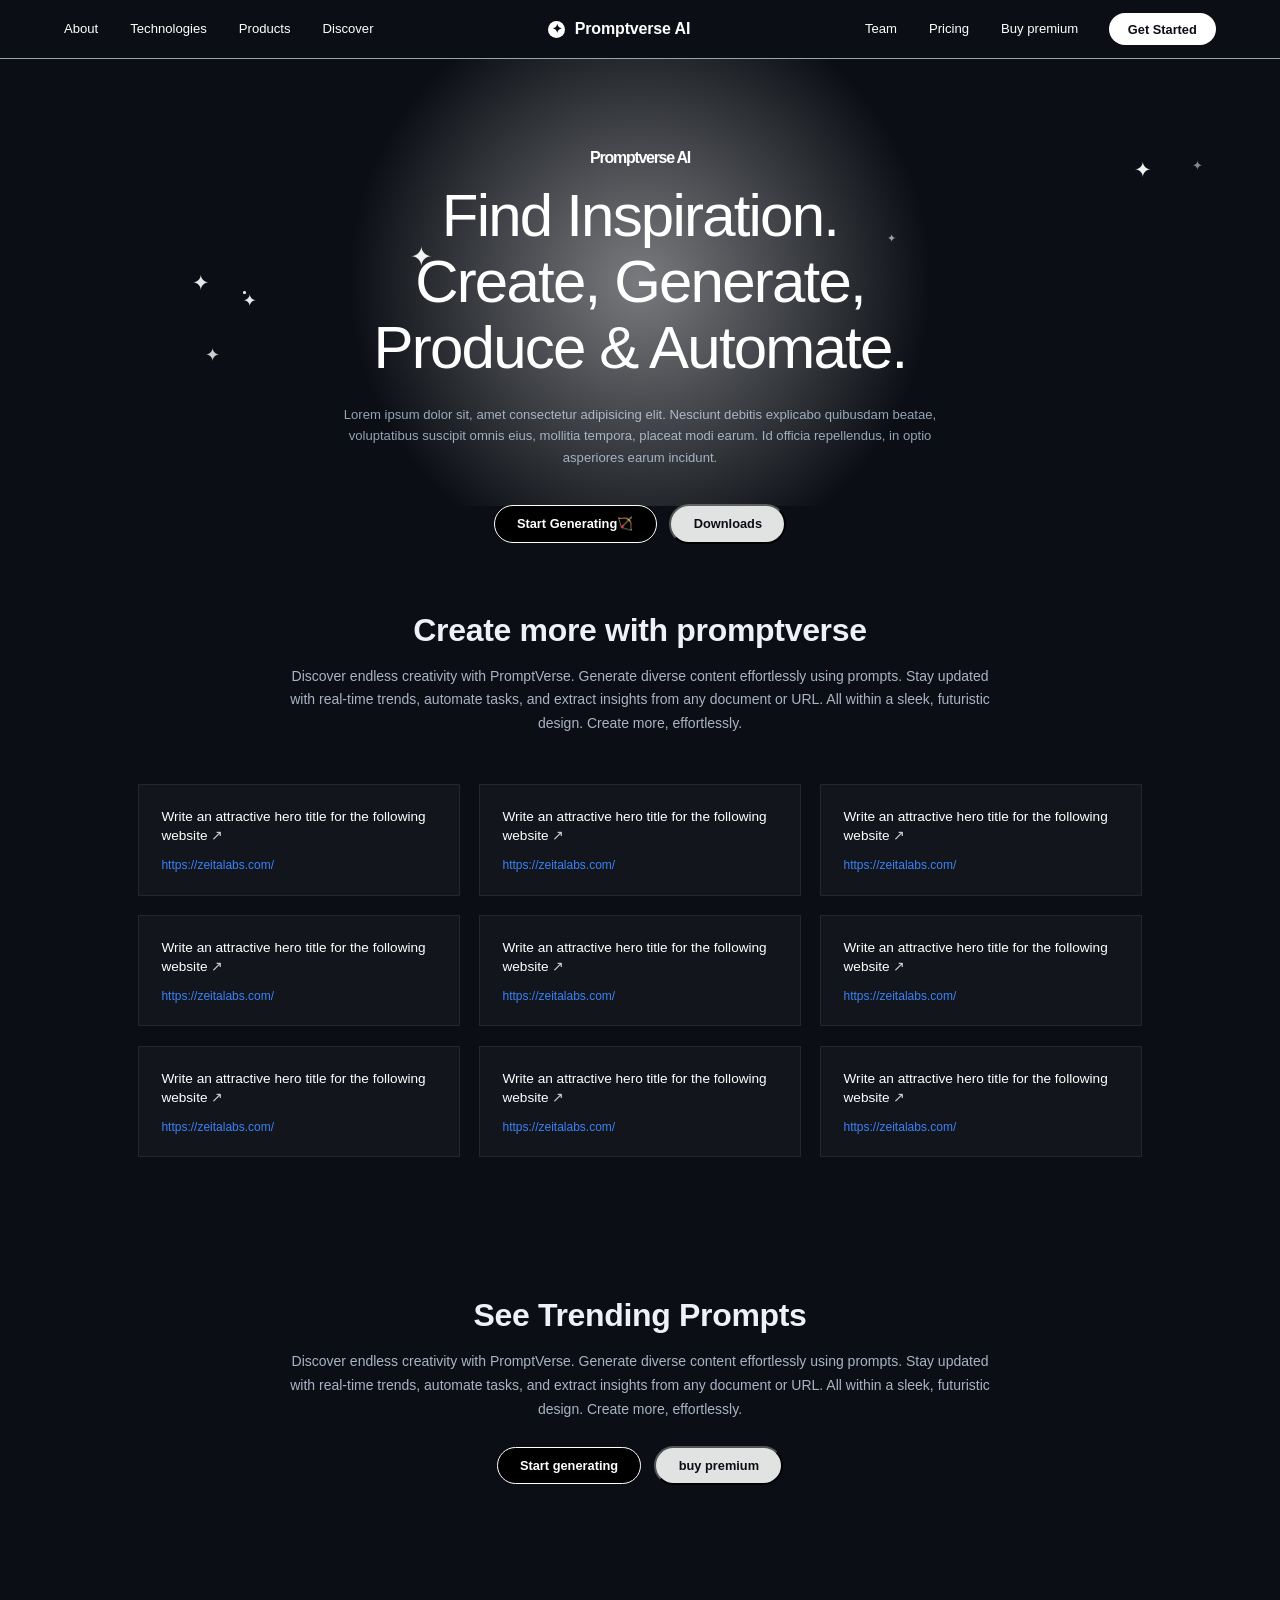
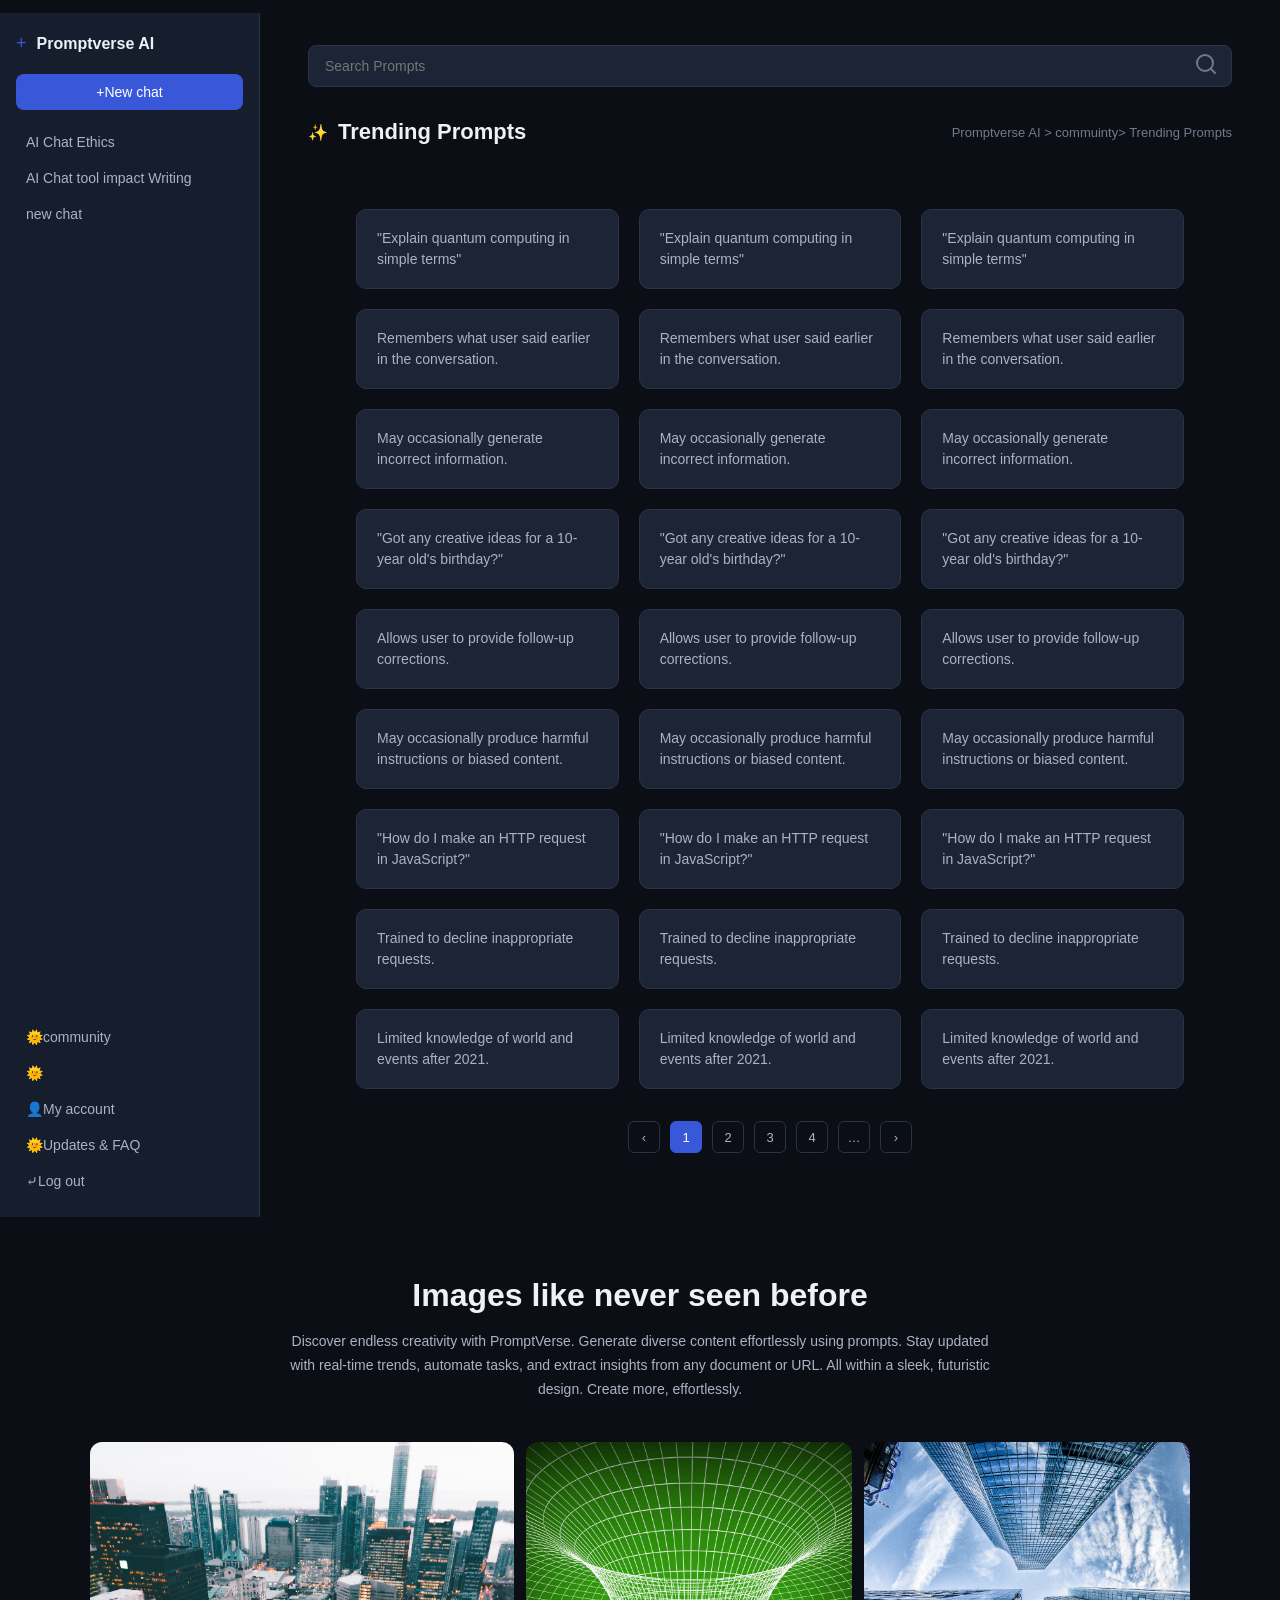
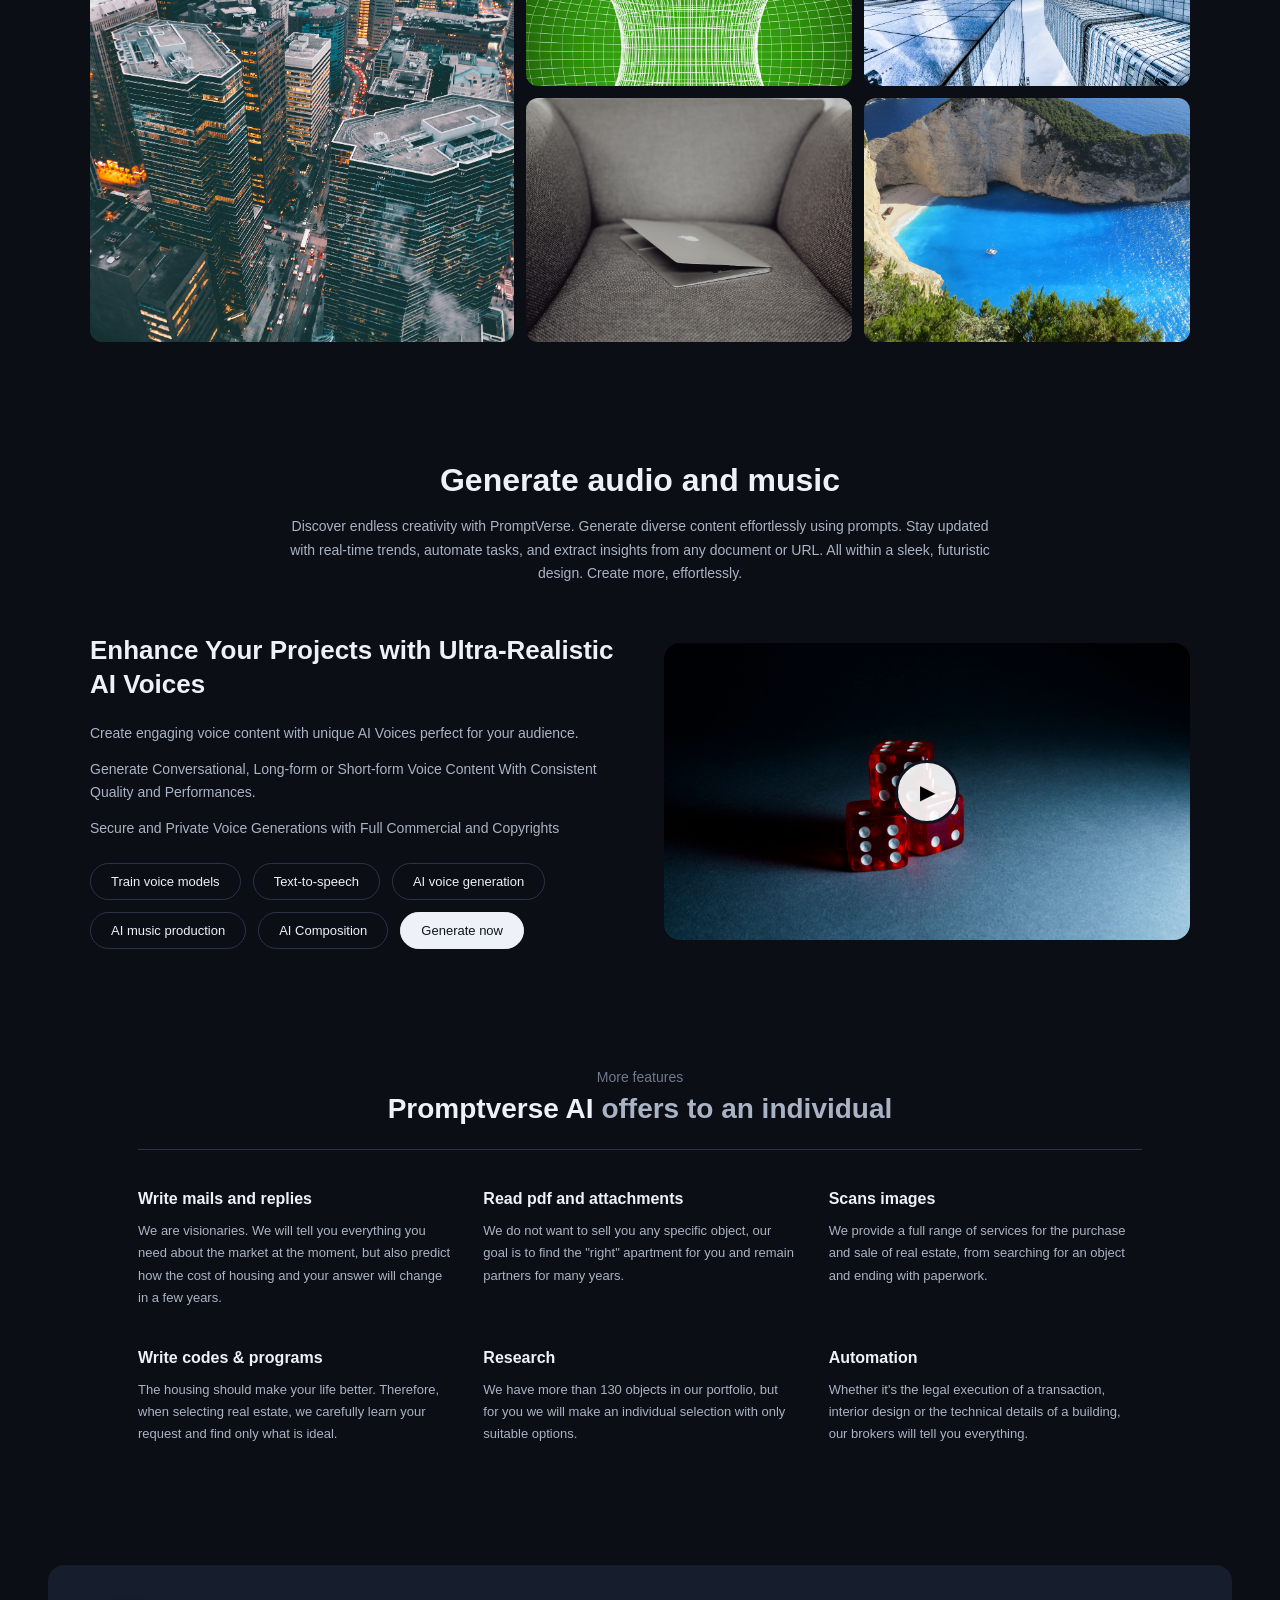
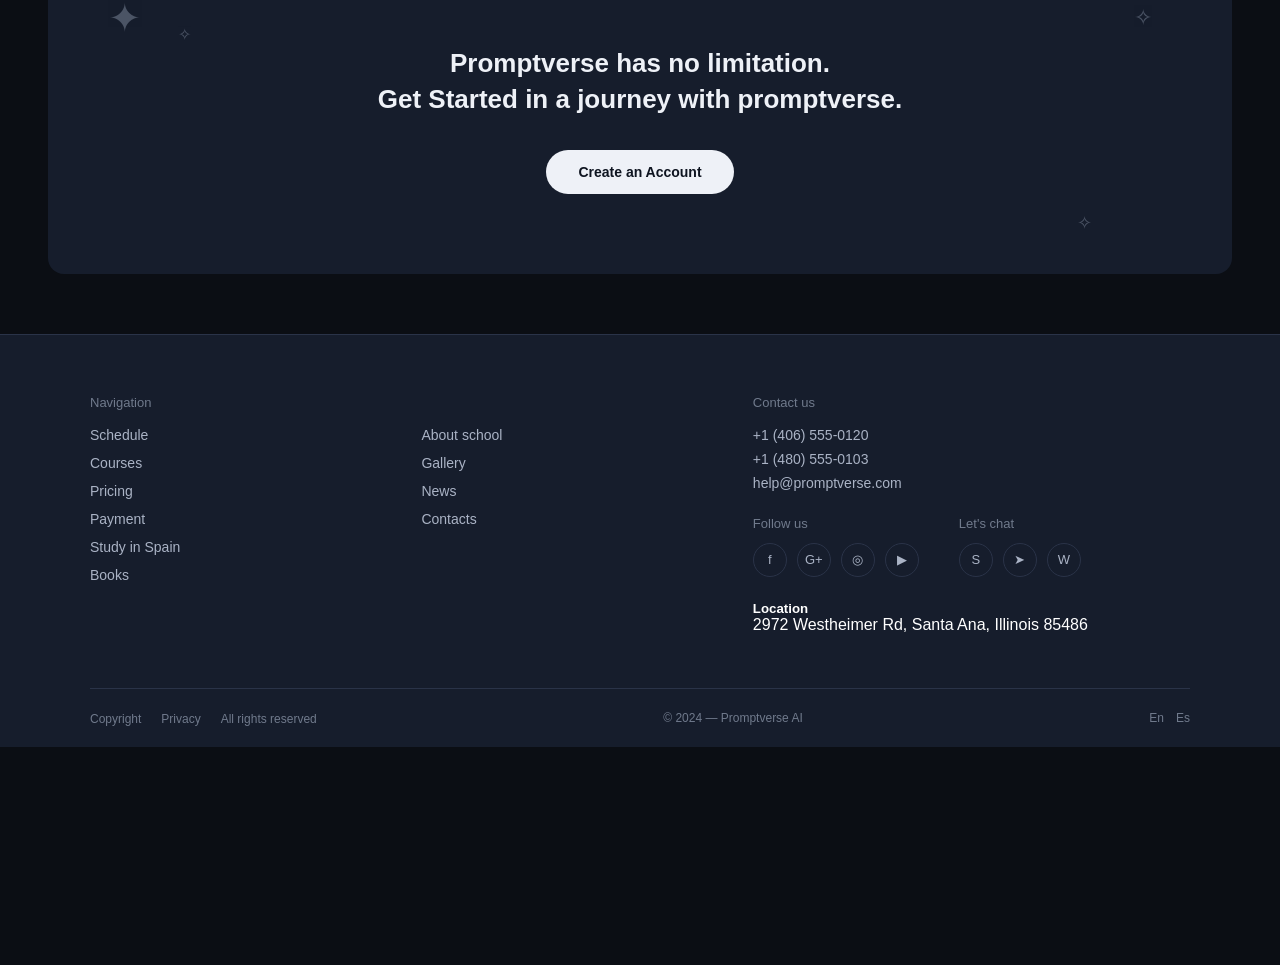
==== index.html @ 831a6460 "initial commit" ====
<!DOCTYPE html>
<html lang="en">
<head>
    <meta charset="UTF-8">
    <meta name="viewport" content="width=device-width, initial-scale=1.0">
    <title>Document</title>
<link rel="stylesheet" href="style.css">
<link rel="preconnect" href="https://fonts.googleapis.com">
<link rel="preconnect" href="https://fonts.gstatic.com" crossorigin>
<link href="https://fonts.googleapis.com/css2?family=Inter:wght@400;500;600;700;800&display=swap" rel="astylesheet">
</head>
<body>
    <nav class="navbar">
           <button class="hamburger-btn" id="hamburger-btn" aria-label="Toggle menu">
            <span class="bar"></span>
            <span class="bar"></span>
            <span class="bar"></span>
        </button>
       
         <div class="nav-menu" id="nav-menu">
         <ul class="nav-links nav-left">
            <li><a href="#about">About</a></li>
            <li><a href="#technologies">Technologies</a></li>
            <li><a href="#products">Products</a></li>
            <li><a href="#discover">Discover</a></li>
        </ul>
       <div class="logo">
            <div class="logo-circle">✦︎</div> 
            <span>Promptverse AI</span>
        </div>
        <div class="nav-right">
            <ul class="nav-links">
<li><a href="#team">Team</a></li>
<li><a href="#pricing">Pricing</a></li>
<li><a href="#buy">Buy premium</a></li>
            </ul>
            <button class="btn-get-started">Get Started</button>
        </div>
        </div>
    </nav>
    <section class="hero">
    <div class="hero-glow"></div>
    <span class="star star-1">✦︎</span>
    <span class="star star-2">✦︎</span>
    <span class="star star-3">✦︎</span>
    <span class="star star-4">✦︎</span>
    <span class="star star-5">✦︎</span>
    <span class="star star-6">✦︎</span>
    <span class="dot dot-1">✦︎</span>
    <span class="dot dot-2">✦︎</span>
    <div class="hero-content">
        <div class="hero-tag">Promptverse AI</div>
        <h1 class="hero-title">
            Find Inspiration. <br>
            Create, Generate,<br>
            Produce & Automate.
        </h1>
        <p class="hero-subtitle">
            Lorem ipsum dolor sit, amet consectetur adipisicing elit. Nesciunt debitis explicabo quibusdam beatae, voluptatibus suscipit omnis eius, mollitia tempora, placeat modi earum. Id officia repellendus, in optio asperiores earum incidunt.
        </p>
<div class="hero-buttons">
    <button class="btn-primary">
        Start Generating🏹
    </button>
    <button class="btn-secondary">
        Downloads
    </button>
</div>
    </div>
    <script src="app.js"></script>
    </section>
<section class="features-section">
    <div class="section-header">
        <h2 class="section-title">Create more with promptverse</h2>
            <p class="section-subtitle">
Discover endless creativity with PromptVerse. Generate diverse content effortlessly using prompts. Stay updated with real-time trends, automate tasks, and extract insights from any document or URL. All within a sleek, futuristic design. Create more, effortlessly.
            </p>
    </div>
    <!-- row 1 -->
     <div class="cards-grid">
    <div class="card">
        <div class="card-text">Write an attractive hero title for the following website<span class="arrow">↗</span></div>
    <a href="https://zeitalabs.com/" target="_blank" class="card-link">https://zeitalabs.com/</a>
    </div>
     <div class="card">
        <div class="card-text">Write an attractive hero title for the following website<span class="arrow">↗</span></div>
    <a href="https://zeitalabs.com/" target="_blank" class="card-link">https://zeitalabs.com/</a>
    </div>
     <div class="card">
        <div class="card-text">Write an attractive hero title for the following website<span class="arrow">↗</span></div>
    <a href="https://zeitalabs.com/" target="_blank" class="card-link">https://zeitalabs.com/</a>
    </div>
    <!-- row 2 -->
 <div class="card">
        <div class="card-text">Write an attractive hero title for the following website<span class="arrow">↗</span></div>
    <a href="https://zeitalabs.com/" target="_blank" class="card-link">https://zeitalabs.com/</a>
    </div>
     <div class="card">
        <div class="card-text">Write an attractive hero title for the following website<span class="arrow">↗</span></div>
    <a href="https://zeitalabs.com/" target="_blank" class="card-link">https://zeitalabs.com/</a>
    </div>
     <div class="card">
        <div class="card-text">Write an attractive hero title for the following website<span class="arrow">↗</span></div>
    <a href="https://zeitalabs.com/" target="_blank" class="card-link">https://zeitalabs.com/</a>
    </div>
      <div class="card">
        <div class="card-text">Write an attractive hero title for the following website<span class="arrow">↗</span></div>
    <a href="https://zeitalabs.com/" target="_blank" class="card-link">https://zeitalabs.com/</a>
    </div>
     <div class="card">
        <div class="card-text">Write an attractive hero title for the following website<span class="arrow">↗</span></div>
    <a href="https://zeitalabs.com/" target="_blank" class="card-link">https://zeitalabs.com/</a>
    </div>
     <div class="card">
        <div class="card-text">Write an attractive hero title for the following website<span class="arrow">↗</span></div>
    <a href="https://zeitalabs.com/" target="_blank" class="card-link">https://zeitalabs.com/</a>
     </div>
     </div>
</section>
<section class="trending-section">
    <div class="section-header">
        <h2 class="section-title">See Trending Prompts</h2>
        <p class="section-subtitle">
            Discover endless creativity with PromptVerse. Generate diverse content effortlessly using prompts. Stay updated with real-time trends, automate tasks, and extract insights from any document or URL. All within a sleek, futuristic design. Create more, effortlessly.
        </p>
        <div class="hero-buttons">
            <button class="btn-primary">Start generating</button>
            <button class="btn-secondary">buy premium</button>
        </div>
    </div>
</section>
<section class="app-layout">
<aside class="sidebar">
    <div class="sidebar-top">
        <div class="brand">
            <span class="brand-icon">+</span>
            <span class="brand-name">Promptverse AI </span>
        </div>
        <button class="new-chat-btn">+New chat</button>
        <nav class="chat-history">
            <a href="#" class="chat-item">AI Chat Ethics</a>
            <a href="#" class="chat-item">AI Chat tool impact Writing</a>
            <a href="#" class="chat-item">new chat</a>
        </nav>
    </div>
    <div class="sidebar-bottom">
        <a href="#" class="sidebar-link">🌞community</a>
        <button class="sidebar-link" id="lightModeBtn">🌞</button>
        <a href="#" class="sidebar-link">👤My account</a>
        <a href="#" class="sidebar-link">🌞Updates &amp; FAQ</a>
        <a href="#" class="sidebar-link">⤶Log out</a>
    </div>
</aside>
<main class="main-content">
    <div class="search-bar">
        <input type="text" placeholder="Search Prompts">
        <span class="search-icon"><svg xmlns="http://www.w3.org/2000/svg" width="24" height="24" viewBox="0 0 24 24" fill="none" stroke="currentColor" stroke-width="2" stroke-linecap="round" stroke-linejoin="round" class="lucide lucide-search"><path d="m21 21-4.34-4.34"/><circle cx="11" cy="11" r="8"/></svg></span>
    </div>
<header class="page-header">
    <div class="heading-group">
        <span class="heading-icon">✨</span>
        <h1>Trending Prompts</h1>
    </div>
    <span class="breadcrumb">Promptverse AI &gt; commuinty&gt; Trending Prompts</span>
</header>
<main class="main-content">

  <section class="prompt-grid">
    <div class="prompt-card">"Explain quantum computing in simple terms"</div>
    <div class="prompt-card">"Explain quantum computing in simple terms"</div>
    <div class="prompt-card">"Explain quantum computing in simple terms"</div>

    <div class="prompt-card">Remembers what user said earlier in the conversation.</div>
    <div class="prompt-card">Remembers what user said earlier in the conversation.</div>
    <div class="prompt-card">Remembers what user said earlier in the conversation.</div>

    <div class="prompt-card">May occasionally generate incorrect information.</div>
    <div class="prompt-card">May occasionally generate incorrect information.</div>
    <div class="prompt-card">May occasionally generate incorrect information.</div>

    <div class="prompt-card">"Got any creative ideas for a 10-year old's birthday?"</div>
    <div class="prompt-card">"Got any creative ideas for a 10-year old's birthday?"</div>
    <div class="prompt-card">"Got any creative ideas for a 10-year old's birthday?"</div>

    <div class="prompt-card">Allows user to provide follow-up corrections.</div>
    <div class="prompt-card">Allows user to provide follow-up corrections.</div>
    <div class="prompt-card">Allows user to provide follow-up corrections.</div>

    <div class="prompt-card">May occasionally produce harmful instructions or biased content.</div>
    <div class="prompt-card">May occasionally produce harmful instructions or biased content.</div>
    <div class="prompt-card">May occasionally produce harmful instructions or biased content.</div>

    <div class="prompt-card">"How do I make an HTTP request in JavaScript?"</div>
    <div class="prompt-card">"How do I make an HTTP request in JavaScript?"</div>
    <div class="prompt-card">"How do I make an HTTP request in JavaScript?"</div>

    <div class="prompt-card">Trained to decline inappropriate requests.</div>
    <div class="prompt-card">Trained to decline inappropriate requests.</div>
    <div class="prompt-card">Trained to decline inappropriate requests.</div>

    <div class="prompt-card">Limited knowledge of world and events after 2021.</div>
    <div class="prompt-card">Limited knowledge of world and events after 2021.</div>
    <div class="prompt-card">Limited knowledge of world and events after 2021.</div>
  </section>

  <nav class="pagination" aria-label="Pagination">
    <button aria-label="Previous page">‹</button>
    <button class="active">1</button>
    <button>2</button>
    <button>3</button>
    <button>4</button>
    <button>…</button>
    <button aria-label="Next page">›</button>
  </nav>

</main>
</main>
</section>
<section class="gallery-section">

  <div class="gallery-header">
    <h2>Images like never seen before</h2>
    <p>
      Discover endless creativity with PromptVerse. Generate diverse content
      effortlessly using prompts. Stay updated with real-time trends, automate
      tasks, and extract insights from any document or URL. All within a sleek,
      futuristic design. Create more, effortlessly.
    </p>
  </div>

  <div class="gallery-grid">
    <div class="gallery-item large">
      <img src="piqsels.com-id-frrzo.jpg" alt="AI generated abstract art" />
    </div>
    <div class="gallery-item">
      <img src="piqsels.com-id-jrdys.jpg" alt="AI generated surreal room" />
    </div>
    <div class="gallery-item">
      <img src="piqsels.com-id-jshss.jpg" alt="AI generated glass object" />
    </div>
    <div class="gallery-item">
      <img src="piqsels.com-id-zbnyu.jpg" alt="AI generated abstract shapes" />
    </div>
    <div class="gallery-item">
      <img src="dankyes.jpg" alt="AI generated crystal texture" />
    </div>
  </div>
</section>
<section class="audio-section">

  <div class="section-header">
    <h2>Generate audio and music</h2>
    <p>
      Discover endless creativity with PromptVerse. Generate diverse content
      effortlessly using prompts. Stay updated with real-time trends, automate
      tasks, and extract insights from any document or URL. All within a sleek,
      futuristic design. Create more, effortlessly.
    </p>
  </div>

  <div class="audio-showcase">

    <div class="audio-content">
      <h3>Enhance Your Projects with Ultra-Realistic AI Voices</h3>

      <p>Create engaging voice content with unique AI Voices perfect for your audience.</p>
      <p>Generate Conversational, Long-form or Short-form Voice Content With Consistent Quality and Performances.</p>
      <p>Secure and Private Voice Generations with Full Commercial and Copyrights</p>

      <div class="pill-group">
        <button class="pill">Train voice models</button>
        <button class="pill">Text-to-speech</button>
        <button class="pill">AI voice generation</button>
        <button class="pill">AI music production</button>
        <button class="pill">AI Composition</button>
        <button class="pill pill-cta">Generate now</button>
      </div>
    </div>

    <div class="audio-media">
      <img src="piqsels.com-id-frrjr.jpg" alt="AI generated voice and music showcase" />
      <button class="play-btn" aria-label="Play audio preview">▶</button>
    </div>
  </div>
</section>
<section class="features-section">

  <div class="features-header">
    <span class="features-label">More features</span>
    <h2><span class="highlight">Promptverse AI</span> offers to an individual</h2>
    <hr class="features-divider" />
  </div>

  <div class="features-grid">

    <div class="feature-item">
      <h3>Write mails and replies</h3>
      <p>We are visionaries. We will tell you everything you need about the market at the moment, but also predict how the cost of housing and your answer will change in a few years.</p>
    </div>

    <div class="feature-item">
      <h3>Read pdf and attachments</h3>
      <p>We do not want to sell you any specific object, our goal is to find the "right" apartment for you and remain partners for many years.</p>
    </div>

    <div class="feature-item">
      <h3>Scans images</h3>
      <p>We provide a full range of services for the purchase and sale of real estate, from searching for an object and ending with paperwork.</p>
    </div>

    <div class="feature-item">
      <h3>Write codes &amp; programs</h3>
      <p>The housing should make your life better. Therefore, when selecting real estate, we carefully learn your request and find only what is ideal.</p>
    </div>

    <div class="feature-item">
      <h3>Research</h3>
      <p>We have more than 130 objects in our portfolio, but for you we will make an individual selection with only suitable options.</p>
    </div>

    <div class="feature-item">
      <h3>Automation</h3>
      <p>Whether it's the legal execution of a transaction, interior design or the technical details of a building, our brokers will tell you everything.</p>
    </div>

  </div>

</section>
<section class="final-cta">
  <span class="sparkle sparkle-1">✦</span>
  <span class="sparkle sparkle-2">✧</span>
  <span class="sparkle sparkle-3">✧</span>
  <span class="sparkle sparkle-4">✧</span>

  <div class="final-cta-content">
    <h2>Promptverse has no limitation.</h2>
    <h2>Get Started in a journey with promptverse.</h2>

    <button class="cta-btn-large">Create an Account</button>
  </div>
</section>
<footer class="site-footer">

  <div class="footer-grid">

    <div class="footer-col">
      <h4>Navigation</h4>
      <ul>
        <li><a href="#">Schedule</a></li>
        <li><a href="#">Courses</a></li>
        <li><a href="#">Pricing</a></li>
        <li><a href="#">Payment</a></li>
        <li><a href="#">Study in Spain</a></li>
        <li><a href="#">Books</a></li>
      </ul>
    </div>

    <div class="footer-col">
      <h4>&nbsp;</h4>
      <ul>
        <li><a href="#">About school</a></li>
        <li><a href="#">Gallery</a></li>
        <li><a href="#">News</a></li>
        <li><a href="#">Contacts</a></li>
      </ul>
    </div>

    <div class="footer-col footer-contact">
      <h4>Contact us</h4>
      <p><a href="tel:+14065550120">+1 (406) 555-0120</a></p>
      <p><a href="tel:+14805550103">+1 (480) 555-0103</a></p>
      <p><a href="mailto:help@promptverse.com">help@promptverse.com</a></p>

      <div class="footer-social-row">
        <div>
          <h5>Follow us</h5>
          <div class="social-icons">
            <a href="#" aria-label="Facebook">f</a>
            <a href="#" aria-label="Google">G+</a>
            <a href="#" aria-label="Instagram">◎</a>
            <a href="#" aria-label="YouTube">▶</a>
          </div>
        </div>

        <div>
          <h5>Let's chat</h5>
          <div class="social-icons">
            <a href="#" aria-label="Skype">S</a>
            <a href="#" aria-label="Telegram">➤</a>
            <a href="#" aria-label="WhatsApp">W</a>
          </div>
        </div>
      </div>

      <h5>Location</h5>
      <p>2972 Westheimer Rd, Santa Ana, Illinois 85486</p>
    </div>

  </div>

  <div class="footer-bottom">
    <ul class="footer-legal">
      <li><a href="#">Copyright</a></li>
      <li><a href="#">Privacy</a></li>
      <li><a href="#">All rights reserved</a></li>
    </ul>

    <span class="footer-copyright">© 2024 — Promptverse AI</span>

    <div class="footer-lang">
      <a href="#">En</a>
      <a href="#">Es</a>
    </div>
  </div>

</footer>
<section class="hero reveal"></section>
<section class="features-section reveal"></section>
<script src="app.js"></script>
</body>
</html>
---- style.css ----
*{
    margin: 0;
    padding: 0;
    box-sizing: border-box;
    font-family: 'Inter', -apple-system, BlinkMacSystemFont, sans-serif;
}
body{
    background-color: #0b0e14;
    color: white;
    min-height: 100vh;
}
.navbar{
    display: flex;
    justify-content: space-between;
    align-items: center;
    padding: .8rem 4rem;
    background-color: #0b0e14;
    position: sticky;
    top: 0;
    z-index: 100;
    border-bottom: 1px solid #94a3b8;
    width: 100%;
    overflow: visible;

}
.logo{
    display: flex;
    align-items: center;
    gap: 0.6rem;
    font-size: 1rem;
    font-weight: 700;
    letter-spacing: -0.01rem;
}
.logo-circle{
    background-color: white;
    color: #0b0e14;
    width: 17px;
    height: 17px;
    border-radius: 50%;
    display: flex;
    align-items: center;
    justify-content: center;
    font-size: 0.75rem;
    font-weight: 900;
    line-height: 1;
}
.nav-links{
    display: flex;
    list-style: none;
    gap: 2rem;
    align-items: center;
}
.nav-links a{
    color: #94a3b8;
    text-decoration: none;
    font-size: 0.82rem;
    font-weight: 500;
    position: relative;
    padding-bottom: 2px;
    transition: color 0.2s ease;
}
.nav-links a::after{
    content: '';
    position: absolute;
    width: 0;
    height: 2px;
    bottom: 0;
    left: 0;
    background-color:aqua;
    transition: width 1.25s ease;
}
.nav-links a:hover{
    color:white;
}
.nav-links a:hover::after{
    width: 100%;
}
.nav-right{
    display: flex;
    align-items: center;
    gap: 1.9rem;
    
}
.btn-get-started{
background-color: white;
color: #0b0e14; 
border: none;
padding: 0.55rem 1.2rem;
border-radius: 20px;
font-weight: 600;
font-size: 0.8rem;
cursor: pointer;
transition: opacity 0.2s;
}
.btn-get-started:hover{
    opacity: 0.9;
}
.hero{
    position: relative;
    display: flex;
    justify-content: center;
    align-items: center;
    text-align: center;
    padding-bottom: 8px;
    padding-top: 90px;
    min-height:calc(100vh-80px);
    flex-direction: column;
    width: 100%;

    
}
.hero-glow{
    position: absolute;
    width: 700px;
    height: 450px;
    background:
     radial-gradient(circle, rgba(255, 255, 255, 0.45)0%, rgba(11, 40, 20, 0)70%);
    top: 45%;
   left: 50%;
    transform: translate(-50%, -50%);
    pointer-events: none;
    z-index: 70;
}
.hero-content{
    max-width: 720px;
    z-index: 2;
    display: flex;
    margin: 0 auto;
    max-width: 720px;
    flex-direction: column;
    align-items: center;
    text-align: center;
    width: 100%;
}
.hero-tag{

    font-size: 1rem;
    font-weight: 600;
    color: white;
    margin-bottom: 1rem;
    letter-spacing: -0.08em;
 text-align: center;
}
.hero-title{
    font-size: 3.75rem;
    font-weight: 400;
   line-height: 1.1;
   color: white;
   letter-spacing: -0.03em;
   margin-bottom: 1.4rem;
}
.hero-subtitle{
    font-size: 0.82rem;
    line-height: 1.65;
    color: #94a3b8;
    max-width: 630px;
    margin: 0 auto 2.2rem;
    font-weight: 100;
}
.hero-buttons{
    display: flex;
    justify-content: center;
    align-items: center;
    gap: .8rem;
}
.btn-primary{
    background: black;
    color: white;
    border:1px solid white ;
    padding: .65rem 1.4rem;
    border-radius: 25px;
    font-size: .8rem;
    font-weight: 600;
    cursor: pointer;
    display: flex;
    align-items: center;
    gap: 0.4rem;
   
}
.btn-primary:hover{
    transform: translate(-1px);
     box-shadow:0 0 30px rgba(59, 130, 246, 0.4);
}
.btn-secondary{
    background-color: rgba(255, 255,255, 0.88);
    color: #0b0e14;
    padding: .65rem 1.4rem;
    border-radius: 25px;
    font-size: .8rem;
    font-weight: 600;
    cursor: pointer;
    transition: background-color 0.2s;
}
.btn-secondary:hover{
    background-color: aqua;
}
.star{
    position: absolute;
    color: white;
    pointer-events: none;
    z-index: 1;
}
.star-1{top: 20%; right: 6%; font-size: .8rem; opacity: 0.5;}
.star-2{top: 37%; left: 32%; font-size: 1.7rem; opacity: 0.95;}
.star-3{top: 58%; left: 16%; font-size: 1.1rem; opacity: 0.8;}
.star-4{top: 35%; right: 30%; font-size: .7rem; opacity: 0.6;}
.star-5{top: 43%; left: 15%; font-size: 1.3rem; opacity: 0.9;}
.star-6{top: 20%; right: 10%; font-size: 1.3rem; opacity: 0.95;}
.dot{
    position: absolute;
    background-color: white;
    border-radius: 50%;
    pointer-events: none;
    z-index: 1;
}
.dot-1{top: 47%; left: 19%; width: 3px; height: 3px; opacity: 0.7;}
.dot-2{top: 47%; left: 19%; width: 3px; height: 3px; opacity: 0.7;}
.features-section,
.trending-section{
    padding: 5rem 2rem;
    max-width: 1100px;
    margin: 0 auto;
    text-align: center;
}
.section-header{
    max-width: 680px;
    margin: 0 auto 3rem;
}
.section-title{
    font-size: 2.2rem;
    font-weight: 600;
    color: white;
    margin-bottom: 1rem;
    letter-spacing: -0.02rem;
}
.section-subtitle{
    font-size: .8rem;
    line-height: 1.6;
    color: #94a3b8;
    margin-bottom: 1.5rem;
}
.cards-grid{
    display: grid;
    grid-template-columns: repeat(3, 1fr);
    gap: 1.2rem;
}
.card{
    background-color: rgba(255, 255, 255, 0.03);
    border: 1px solid  rgba(255, 255, 255, 0.08);
    border-radius: 1px;
    padding: 1.4rem;
    text-align: left;
    display: flex;
    flex-direction: column;
    justify-content: space-between;
    transition: transform 0.2s ease, border-color 0.3s;
}
.card:hover{
    transition: translateY(-3px);
    border-color: rgba(255, 255, 255, 0.2);
}
.card-text{
    font-size: .85rem;
    font-weight: 400;
    color: white;
    line-height: 1.4;
    margin-bottom:.8rem ;
}
.card-text .arrow{
    font-size: 0.85rem;
    opacity: .8;
    margin-left: 0.2rem;
}
.card-link{
    text-decoration: none;
    word-break: break-all;
    color: #3b82f6;
    font-size: 0.75rem;
}
.card-link:hover{
    text-decoration: underline;
}
.hamburger-btn{
    display: none;
    flex-direction: column;
    justify-content: space-between;
    width: 24px;
    height: 18px;
    background: transparent;
    border: none;
    cursor: pointer;
    z-index: 1000;
}
.hamburger-btn .bar{
    width: 100%;
    height: 2px;
    background-color:white;
    border-radius: 2px;
    transition: all 0.ss ease;
    pointer-events: none;
}
.nav-menu{
    display: flex;
    justify-content: space-between;
    align-items: center;
    flex: 1;
    gap: 1.6rem;
    width: 100%;
  
}
 .nav-menu a{
        display: block;
        color: white;
        text-decoration: none;
    }
    .nav-menu.active{
        display: flex;
    }
@media(max-width:900px){
    .cards-grid{
        grid-template-columns: repeat(2, 1fr);
    }
}
@media(max-width: 600px){
    .cards-grid{
        grid-template-columns: 1fr;
    }
}
@media(max-width:768px){
    .navbar{
        padding: 0.8rem 1.5rem;
    }
    .nav-links,
    .nav-left,
    .nav-right{
display: flex;
flex-direction: column;
align-items: center;
width: 100%;
gap: 1.2rem;
    }
    .hero{
        padding-top: 3.5rem;
        padding-bottom: 4rem;
        padding-left: 1rem;
        padding-right: 1rem;
    }
    .hero-title{
        font-size: 2.2rem;
        line-height: 1.2;
        margin-bottom: 1rem;
    }
    .hero-subtitle{
        font-size: 0.85rem;
        padding: 0 0.5rem;
    }
    .hero-buttons{
        flex-direction: column;
        width: 100%;
        gap: 0.8rem;
    }
    .btn-primary,
    .btn-secondary{
        width: 100%;
        justify-content: center;
    }
    .hero-glow{
        width: 320px;
        height: 320px;
    }
    .hamburger-btn{
        display: flex;
    }
    .nav-menu{
        position: absolute;
        top: 100%;
        left: 0;
        width: 100%;
        flex-direction: column;
        padding: 2rem 1.5rem;
        gap: 1.5rem;
        display: none;
        z-index: 9999;
        background-color: #0b0e14;
        box-shadow: 0 10px 20px rgba(0, 0, 0, 0.5);
    }
    .nav-menu.active{
        display: flex;
        flex-direction: column;
        align-items: center;
    }
    }
   
:root{
    --bg:#0E1420;
    --surface:#161d2c;
    --card-bg:#1c2436;
    --card-bg-hover:#eef1f7;
    --text-primary:#eef1f7;
    --text-secondary:#aab3c5;
    --text-muted:#707a8c;
    --border:#2a3348;
    --accent:#3958d9;
    --topbar:#4a6fd4;
    --topbar-strip:#dfe6f5;
}
.app-layout {
  display: flex;
  min-height: 100vh;
}

/* ---------- SIDEBAR ---------- */
.sidebar {
  width: 260px;
  flex-shrink: 0;
  background: var(--surface);
  border-right: 1px solid var(--border);
  display: flex;
  flex-direction: column;
  justify-content: space-between;
  padding: 20px 16px;
}

.brand {
  display: flex;
  align-items: center;
  gap: 10px;
  margin-bottom: 20px;
}

.brand-icon {
  color: var(--accent);
  font-size: 18px;
}

.brand-name {
  font-weight: 600;
  color: var(--text-primary);
}

.new-chat-btn {
  width: 100%;
  background: var(--accent);
  color: #ffffff;
  border: none;
  padding: 10px;
  border-radius: 8px;
  cursor: pointer;
  font-size: 14px;
  margin-bottom: 16px;
}

.chat-history {
  display: flex;
  flex-direction: column;
  gap: 4px;
}

.chat-item {
  color: var(--text-secondary);
  text-decoration: none;
  font-size: 14px;
  padding: 8px 10px;
  border-radius: 6px;
}

.chat-item:hover {
  background: var(--card-bg-hover);
}

.sidebar-bottom {
  display: flex;
  flex-direction: column;
  gap: 4px;
}

.sidebar-link {
  background: none;
  border: none;
  text-align: left;
  color: var(--text-secondary);
  font-size: 14px;
  padding: 8px 10px;
  border-radius: 6px;
  cursor: pointer;
  text-decoration: none;
}

.sidebar-link:hover {
  background: var(--card-bg-hover);
}

/* ---------- MAIN CONTENT ---------- */
.main-content {
  flex: 1;
  padding: 32px 48px;
}

.search-bar {
  position: relative;
  margin-bottom: 32px;
}

.search-bar input {
  width: 100%;
  background: var(--card-bg);
  border: 1px solid var(--border);
  color: var(--text-primary);
  padding: 12px 40px 12px 16px;
  border-radius: 8px;
  font-size: 14px;
}

.search-icon {
  position: absolute;
  right: 14px;
  top: 50%;
  transform: translateY(-50%);
  color: var(--text-muted);
}
.main-content {
  flex: 1;
  padding: 32px 48px;
}

.page-header {
  display: flex;
  align-items: center;
  justify-content: space-between;
  flex-wrap: wrap;
  gap: 12px;
  margin-bottom: 32px;
}

.heading-group {
  display: flex;
  align-items: center;
  gap: 10px;
}

.page-header h1 {
  font-size: 22px;
  font-weight: 600;
  color: var(--text-primary);
}

.breadcrumb {
  font-size: 13px;
  color: var(--text-muted);
}

.prompt-grid {
  display: grid;
  grid-template-columns: repeat(3, 1fr);
  gap: 20px;
  margin-bottom: 32px;
}

.prompt-card {
  background: var(--card-bg);
  border: 1px solid var(--border);
  border-radius: 10px;
  padding: 18px 20px;
  font-size: 14px;
  line-height: 1.5;
  color: var(--text-secondary);
  cursor: pointer;
  transition: background-color 0.2s ease, border-color 0.2s ease, transform 0.15s ease;
}

.prompt-card:hover {
  background: var(--card-bg-hover);
  border-color: var(--accent);
  transform: translateY(-2px);
}

.pagination {
  display: flex;
  justify-content: center;
  align-items: center;
  gap: 10px;
}

.pagination button {
  background: transparent;
  border: 1px solid var(--border);
  color: var(--text-secondary);
  width: 32px;
  height: 32px;
  border-radius: 6px;
  cursor: pointer;
  font-size: 13px;
}

.pagination button.active {
  background: var(--accent);
  color: #ffffff;
  border-color: var(--accent);
}

.pagination button:hover:not(.active) {
  background: var(--card-bg-hover);
}
.gallery-section {
  padding: 60px 48px;
  text-align: center;
}

.gallery-header h2 {
  font-size: 32px;
  font-weight: 700;
  color: var(--text-primary);
  margin-bottom: 16px;
}

.gallery-header p {
  max-width: 700px;
  margin: 0 auto 40px;
  color: var(--text-secondary);
  font-size: 14px;
  line-height: 1.7;
}

/* CSS Grid with named areas lets us place the big image and 4
   small images exactly where we want, instead of relying on
   items just flowing left-to-right in order */
.gallery-grid {
  display: grid;
  grid-template-columns: 1.3fr 1fr 1fr;
  grid-template-rows: 1fr 1fr;
  gap: 12px;
  max-width: 1100px;
  margin: 0 auto;
  height: 500px;
}

.gallery-item {
  border-radius: 12px;
  overflow: hidden; /* clips the image to the rounded corners */
}

.gallery-item img {
  width: 100%;
  height: 100%;
  object-fit: cover; /* fills the box without distorting the image */
  display: block;
}

/* The large image spans both rows on the left */
.gallery-item.large {
  grid-row: 1 / 3;
}
.audio-section {
  padding: 60px 48px;
}

.section-header {
  text-align: center;
  max-width: 700px;
  margin: 0 auto 48px;
}

.section-header h2 {
  font-size: 32px;
  font-weight: 700;
  color: var(--text-primary);
  margin-bottom: 16px;
}

.section-header p {
  color: var(--text-secondary);
  font-size: 14px;
  line-height: 1.7;
}

.audio-showcase {
  display: grid;
  grid-template-columns: 1fr 1fr;
  gap: 48px;
  align-items: center;
  max-width: 1100px;
  margin: 0 auto;
}

.audio-content h3 {
  font-size: 26px;
  font-weight: 700;
  color: var(--text-primary);
  margin-bottom: 20px;
  line-height: 1.3;
}

.audio-content p {
  color: var(--text-secondary);
  font-size: 14px;
  line-height: 1.6;
  margin-bottom: 14px;
}

.pill-group {
  display: flex;
  flex-wrap: wrap; /* lets pills drop to a new line instead of overflowing */
  gap: 12px;
  margin-top: 24px;
}

.pill {
  background: transparent;
  border: 1px solid var(--border);
  color: var(--text-primary);
  padding: 10px 20px;
  border-radius: 999px;
  font-size: 13px;
  cursor: pointer;
  transition: background-color 0.2s ease, border-color 0.2s ease;
}

.pill:hover {
  background: var(--card-bg-hover);
  border-color: var(--accent);
}

/* the filled "Generate now" pill stands out from the outlined ones */
.pill-cta {
  background: var(--text-primary);
  color: var(--bg);
  border-color: var(--text-primary);
}

.pill-cta:hover {
  opacity: 0.85;
  background: var(--text-primary);
}

.audio-media {
  position: relative; /* lets the play button be positioned on top of the image */
  border-radius: 16px;
  overflow: hidden;
}

.audio-media img {
  width: 100%;
  height: 100%;
  object-fit: cover;
  display: block;
}

.play-btn {
  position: absolute;
  top: 50%;
  left: 50%;
  transform: translate(-50%, -50%); /* centers the button regardless of its size */
  width: 64px;
  height: 64px;
  border-radius: 50%;
  background: rgba(255, 255, 255, 0.9);
  border: 3px solid var(--bg);
  font-size: 20px;
  cursor: pointer;
  display: flex;
  align-items: center;
  justify-content: center;
}

.play-btn:hover {
  background: #ffffff;
}
.features-section {
  padding: 60px 48px;
  max-width: 1100px;
  margin: 0 auto;
}

.features-header {
  margin-bottom: 40px;
}

.features-label {
  display: block;
  color: var(--text-muted);
  font-size: 14px;
  margin-bottom: 8px;
}

.features-header h2 {
  font-size: 28px;
  font-weight: 600;
  color: var(--text-secondary);
}

.features-header h2 .highlight {
  color: var(--text-primary);
  font-weight: 700;
}

.features-divider {
  border: none;
  border-top: 1px solid var(--border);
  margin-top: 24px;
}

/* 3 columns, 2 rows - matches the screenshot's layout exactly */
.features-grid {
  display: grid;
  grid-template-columns: repeat(3, 1fr);
  gap: 40px 32px; /* row-gap 40px, column-gap 32px */
}

.feature-item h3 {
  font-size: 16px;
  font-weight: 600;
  color: var(--text-primary);
  margin-bottom: 12px;
  text-align: left;
}

.feature-item p {
  font-size: 13px;
  line-height: 1.7;
  color: var(--text-secondary);
   text-align: left;
}
.final-cta {
  position: relative; /* lets the sparkles be positioned freely around the box */
  background: var(--surface);
  border-radius: 16px;
  padding: 80px 40px;
  margin: 60px 48px;
  text-align: center;
  overflow: hidden; /* keeps sparkles from spilling outside the rounded box */
}

.final-cta-content h2 {
  font-size: 26px;
  font-weight: 600;
  color: var(--text-primary);
  line-height: 1.4;
}

.cta-btn-large {
  margin-top: 32px;
  background: var(--text-primary);
  color: var(--bg);
  border: none;
  padding: 14px 32px;
  border-radius: 999px;
  font-size: 14px;
  font-weight: 600;
  cursor: pointer;
}

.cta-btn-large:hover {
  opacity: 0.85;
}

/* Decorative sparkles - positioned absolutely so they float
   around the text without affecting the layout/flow */
.sparkle {
  position: absolute;
  color: var(--text-muted);
  opacity: 0.6;
}

.sparkle-1 {
  top: 30px;
  left: 60px;
  font-size: 40px;
}

.sparkle-2 {
  top: 60px;
  left: 130px;
  font-size: 16px;
}

.sparkle-3 {
  top: 40px;
  right: 80px;
  font-size: 22px;
}

.sparkle-4 {
  bottom: 40px;
  right: 140px;
  font-size: 18px;
}
.site-footer {
  background: var(--surface);
  border-top: 1px solid var(--border);
  padding: 60px 48px 0;
}

.footer-grid {
  display: grid;
  grid-template-columns: 1fr 1fr 1.5fr;
  gap: 40px;
  max-width: 1100px;
  margin: 0 auto;
  padding-bottom: 48px;
}

.footer-col h4 {
  color: var(--text-muted);
  font-size: 13px;
  font-weight: 500;
  margin-bottom: 16px;
}

.footer-col ul {
  list-style: none;
}

.footer-col ul li {
  margin-bottom: 10px;
}

.footer-col ul li a,
.footer-contact p a {
  color: var(--text-secondary);
  text-decoration: none;
  font-size: 14px;
}

.footer-col ul li a:hover,
.footer-contact p a:hover {
  color: var(--text-primary);
}

.footer-contact p {
  margin-bottom: 6px;
}

.footer-social-row {
  display: flex;
  gap: 40px;
  margin: 24px 0;
}

.footer-social-row h5 {
  color: var(--text-muted);
  font-size: 13px;
  font-weight: 500;
  margin-bottom: 12px;
}

.social-icons {
  display: flex;
  gap: 10px;
}

.social-icons a {
  width: 34px;
  height: 34px;
  border-radius: 50%;
  border: 1px solid var(--border);
  display: flex;
  align-items: center;
  justify-content: center;
  color: var(--text-secondary);
  text-decoration: none;
  font-size: 13px;
}

.social-icons a:hover {
  background: var(--card-bg-hover);
  border-color: var(--accent);
}

/* ---------- Footer bottom bar ---------- */
.footer-bottom {
  border-top: 1px solid var(--border);
  padding: 20px 0;
  max-width: 1100px;
  margin: 0 auto;
  display: flex;
  align-items: center;
  justify-content: space-between;
  flex-wrap: wrap;
  gap: 12px;
}

.footer-legal {
  display: flex;
  list-style: none;
  gap: 20px;
}

.footer-legal a {
  color: var(--text-muted);
  text-decoration: none;
  font-size: 12px;
}

.footer-copyright {
  color: var(--text-muted);
  font-size: 12px;
}

.footer-lang {
  display: flex;
  gap: 12px;
}

.footer-lang a {
  color: var(--text-muted);
  text-decoration: none;
  font-size: 12px;
}
/* ============================================
   RESPONSIVENESS — app-layout section
   ============================================ */

/* Tablet: sidebar gets narrower, content padding shrinks */
@media (max-width: 1024px) {
  .sidebar {
    width: 220px;
    padding: 16px 12px;
  }

  .main-content {
    padding: 24px 32px;
  }

  .prompt-grid {
    grid-template-columns: repeat(2, 1fr);
  }
}

/* Small tablet / large phone: sidebar collapses to a horizontal top bar */
@media (max-width: 768px) {
  .app-layout {
    flex-direction: column;
  }

  .sidebar {
    width: 100%;
    flex-direction: row;
    justify-content: space-between;
    align-items: center;
    padding: 12px 16px;
    border-right: none;
    border-bottom: 1px solid var(--border);
  }

  .sidebar-top {
    display: flex;
    align-items: center;
    gap: 16px;
  }

  .chat-history {
    display: none; /* hide chat history list on small screens to save space */
  }

  .sidebar-bottom {
    flex-direction: row;
    gap: 8px;
  }

  .sidebar-link span {
    display: none; /* keep icons, hide text labels to save space */
  }

  .new-chat-btn {
    width: auto;
    padding: 8px 14px;
    margin-bottom: 0;
  }

  .main-content {
    padding: 20px 20px;
  }

  .prompt-grid {
    grid-template-columns: 1fr;
  }
}

/* Phone: tighten everything further */
@media (max-width: 480px) {
  .page-header {
    flex-direction: column;
    align-items: flex-start;
    gap: 8px;
  }

  .search-bar input {
    font-size: 13px;
    padding: 10px 36px 10px 12px;
  }

  .prompt-card {
    padding: 14px 16px;
    font-size: 13px;
  }

  .pagination button {
    width: 28px;
    height: 28px;
    font-size: 12px;
  }
}
/* ============================================
   RESPONSIVE: Trending Prompts grid + header
   ============================================ */

/* Tablet: drop from 3 columns to 2 */
@media (max-width: 1024px) {
  .main-content {
    padding: 24px 32px;
  }

  .prompt-grid {
    grid-template-columns: repeat(2, 1fr);
    gap: 16px;
  }

  .page-header h1 {
    font-size: 20px;
  }
}

/* Small tablet / large phone: single column, header stacks */
@media (max-width: 768px) {
  .main-content {
    padding: 20px 20px;
  }

  .page-header {
    flex-direction: column;
    align-items: flex-start;
    gap: 6px;
    margin-bottom: 24px;
  }

  .prompt-grid {
    grid-template-columns: 1fr;
    gap: 14px;
    margin-bottom: 24px;
  }

  .prompt-card {
    padding: 16px 18px;
  }
}

/* Phone: tighten text and pagination */
@media (max-width: 480px) {
  .page-header h1 {
    font-size: 18px;
  }

  .breadcrumb {
    font-size: 11px;
  }

  .prompt-card {
    padding: 14px 16px;
    font-size: 13px;
  }

  .pagination {
    gap: 6px;
    flex-wrap: wrap;
  }

  .pagination button {
    width: 28px;
    height: 28px;
    font-size: 12px;
  }
}
/* ============================================
   RESPONSIVE: Image gallery section
   ============================================ */

/* Tablet: shrink padding and grid height a bit */
@media (max-width: 1024px) {
  .gallery-section {
    padding: 48px 32px;
  }

  .gallery-grid {
    height: 420px;
  }

  .gallery-header h2 {
    font-size: 26px;
  }
}

/* Small tablet/phone: stack everything into one column,
   the "large" image just becomes a regular full-width image */
@media (max-width: 768px) {
  .gallery-section {
    padding: 40px 20px;
  }

  .gallery-header h2 {
    font-size: 22px;
  }

  .gallery-header p {
    font-size: 13px;
  }

  .gallery-grid {
    grid-template-columns: 1fr; /* one column instead of 3 */
    grid-template-rows: none;   /* let rows size themselves automatically */
    height: auto;               /* remove the fixed height from desktop */
  }

  .gallery-item {
    height: 220px; /* give each stacked image a consistent height */
  }

  /* undo the "span both rows" trick from desktop -
     on a single column, there's no second row to span into */
  .gallery-item.large {
    grid-row: auto;
    height: 260px; /* slightly taller since it's the "hero" image */
  }
}

/* Phone: shrink image height further */
@media (max-width: 480px) {
  .gallery-item {
    height: 180px;
  }

  .gallery-item.large {
    height: 220px;
  }

  .gallery-header h2 {
    font-size: 19px;
  }
}
/* ============================================
   RESPONSIVE: Audio & Music section
   ============================================ */

@media (max-width: 1024px) {
  .audio-section {
    padding: 48px 32px;
  }

  .audio-showcase {
    gap: 32px;
  }

  .audio-content h3 {
    font-size: 22px;
  }
}

/* Small tablet/phone: stack text above image instead of side-by-side */
@media (max-width: 768px) {
  .audio-section {
    padding: 40px 20px;
  }

  .section-header h2 {
    font-size: 24px;
  }

  .audio-showcase {
    grid-template-columns: 1fr; /* single column - stacks vertically */
  }

  .audio-media {
    order: -1; /* shows the image ABOVE the text on mobile, like most landing pages do */
    height: 280px;
  }

  .audio-content h3 {
    font-size: 20px;
  }

  .pill-group {
    justify-content: center;
  }
}

/* Phone: shrink pills and text further */
@media (max-width: 480px) {
  .pill {
    padding: 8px 16px;
    font-size: 12px;
  }

  .play-btn {
    width: 52px;
    height: 52px;
    font-size: 16px;
  }

  .audio-media {
    height: 220px;
  }
}
/* ============================================
   RESPONSIVE: More features section
   ============================================ */

@media (max-width: 1024px) {
  .features-section {
    padding: 48px 32px;
  }

  .features-grid {
    gap: 32px 24px;
  }

  .features-header h2 {
    font-size: 24px;
  }
}

/* Small tablet/phone: drop to 2 columns */
@media (max-width: 768px) {
  .features-section {
    padding: 40px 20px;
  }

  .features-grid {
    grid-template-columns: repeat(2, 1fr);
    gap: 28px 20px;
  }

  .features-header h2 {
    font-size: 20px;
  }
}

/* Phone: single column, everything stacks */
@media (max-width: 480px) {
  .features-grid {
    grid-template-columns: 1fr;
    gap: 24px;
  }

  .features-label {
    font-size: 13px;
  }

  .features-header h2 {
    font-size: 18px;
  }

  .feature-item h3 {
    font-size: 15px;
  }

  .feature-item p {
    font-size: 12px;
  }
}
/* ============================================
   RESPONSIVE: Final CTA section
   ============================================ */

@media (max-width: 1024px) {
  .final-cta {
    padding: 64px 32px;
    margin: 48px 32px;
  }

  .final-cta-content h2 {
    font-size: 22px;
  }
}

/* Small tablet/phone: hide the sparkles (they'd overlap the
   text once things get tight) and shrink text/button */
@media (max-width: 768px) {
  .final-cta {
    padding: 48px 24px;
    margin: 40px 20px;
  }

  .final-cta-content h2 {
    font-size: 18px;
  }

  .sparkle-1,
  .sparkle-2,
  .sparkle-3,
  .sparkle-4 {
    display: none;
  }

  .cta-btn-large {
    padding: 12px 24px;
    font-size: 13px;
  }
}

/* Phone: tighten further */
@media (max-width: 480px) {
  .final-cta {
    padding: 40px 16px;
    margin: 32px 12px;
    border-radius: 12px;
  }

  .final-cta-content h2 {
    font-size: 16px;
  }
}
/* ============================================
   RESPONSIVE: Footer
   ============================================ */

@media (max-width: 1024px) {
  .site-footer {
    padding: 48px 32px 0;
  }

  .footer-grid {
    gap: 28px;
  }
}

/* Small tablet/phone: stack all 3 footer columns vertically */
@media (max-width: 768px) {
  .site-footer {
    padding: 40px 20px 0;
  }

  .footer-grid {
    grid-template-columns: 1fr; /* one column instead of 3 */
    gap: 32px;
    padding-bottom: 32px;
  }

  .footer-social-row {
    gap: 28px;
  }

  .footer-bottom {
    flex-direction: column;
    align-items: flex-start;
    text-align: left;
  }
}

/* Phone: shrink text and icons further */
@media (max-width: 480px) {
  .footer-col h4,
  .footer-col ul li a,
  .footer-contact p a {
    font-size: 13px;
  }

  .social-icons a {
    width: 30px;
    height: 30px;
    font-size: 12px;
  }

  .footer-legal {
    flex-direction: column;
    gap: 8px;
  }
}
@keyframes fadeInUp{
    from{
        opacity: 0;
    }
    to{
        opacity: 9;
        transform: translateY(0);
    }
}
.hero,
.features-section,
.gallery-section,
.audio-section,
.final-cta,
.app-layout {
    animation: fadeInUp linear both;
    animation-timeline: view();
    animation-range: entry 0% cover 30%;
}
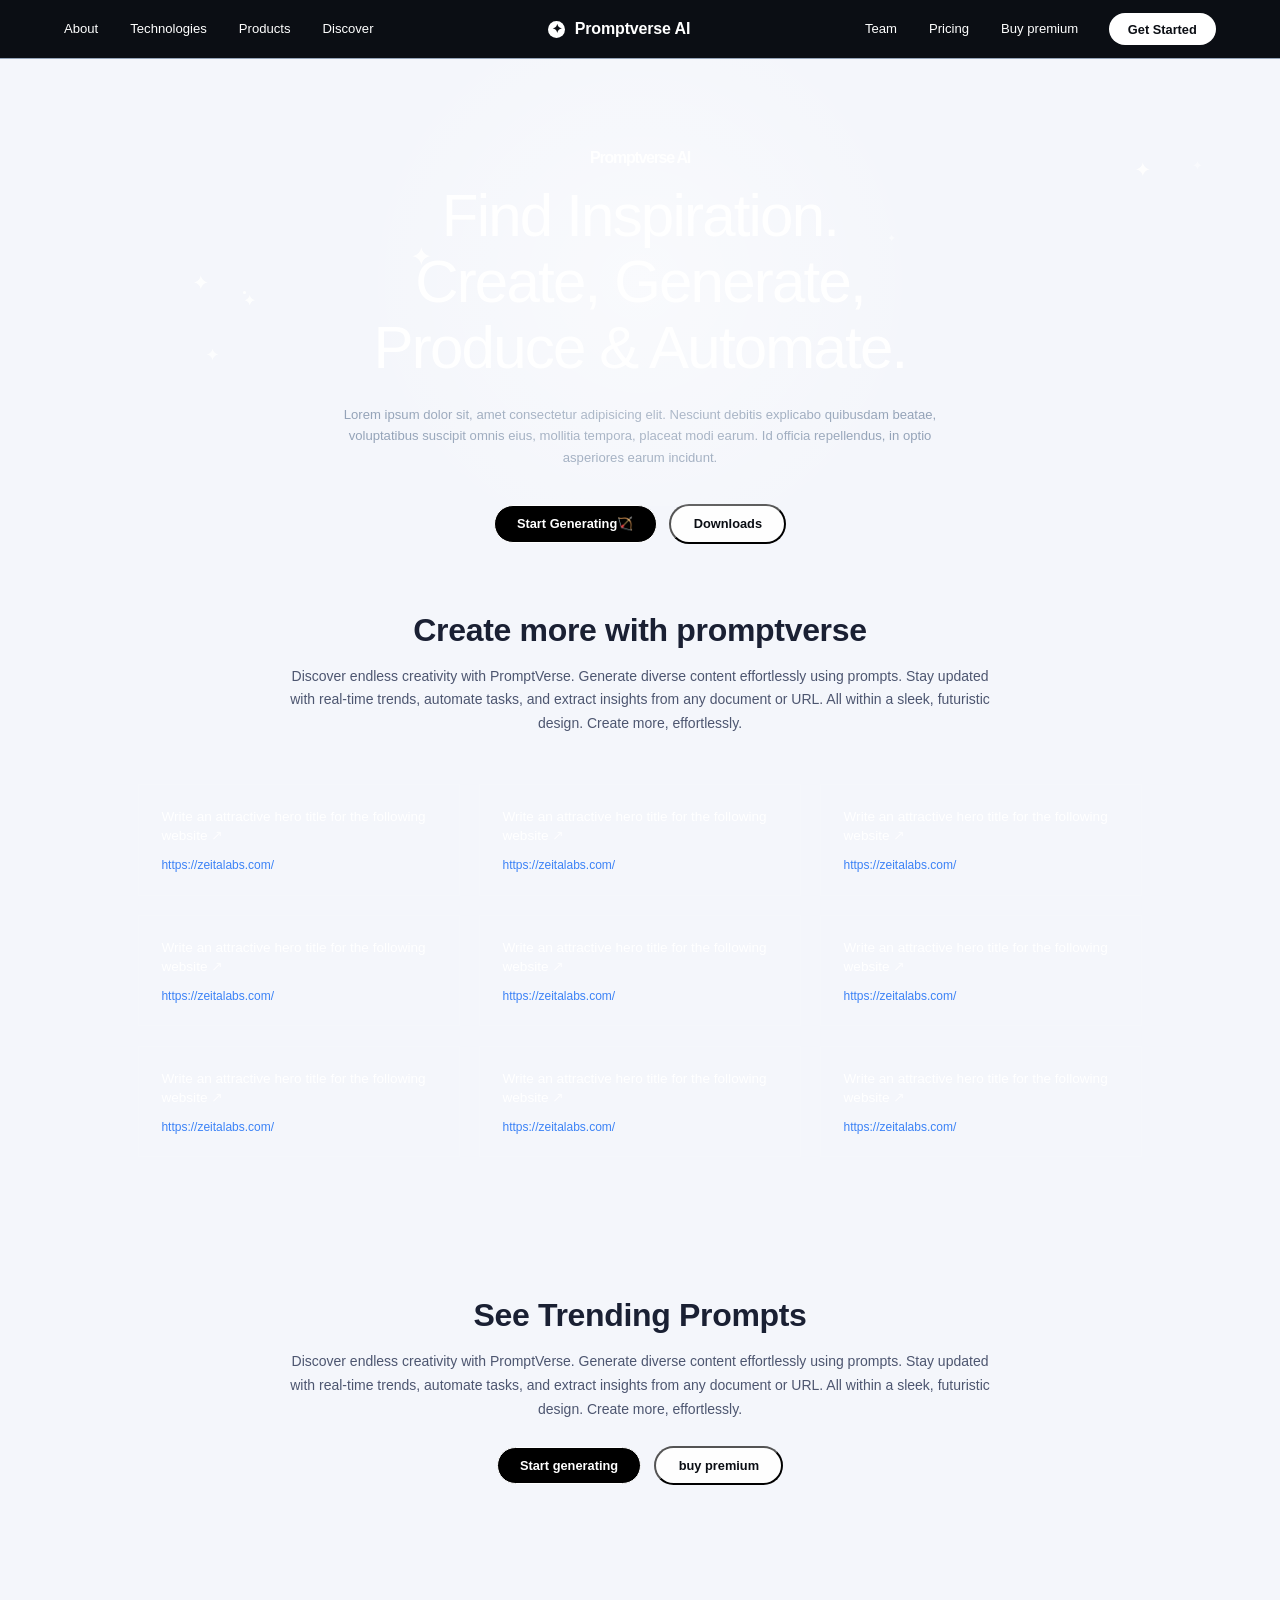
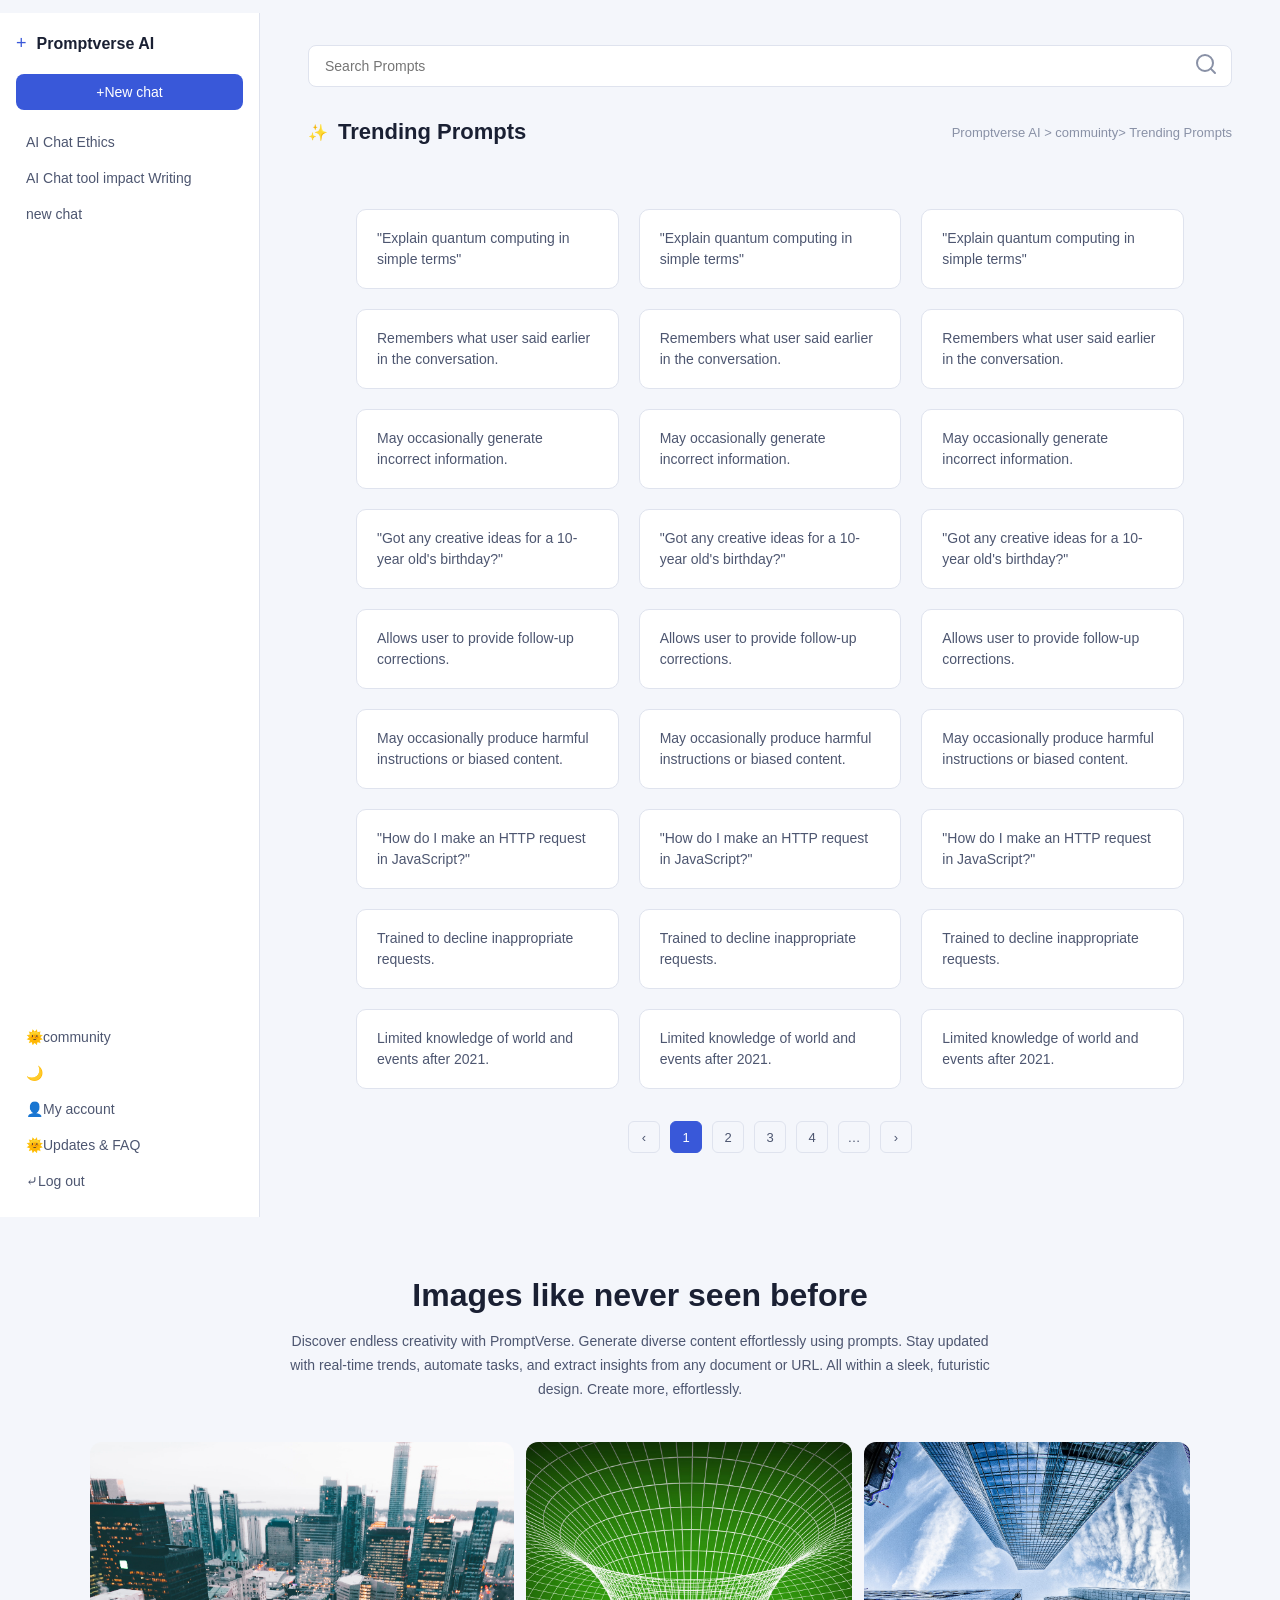
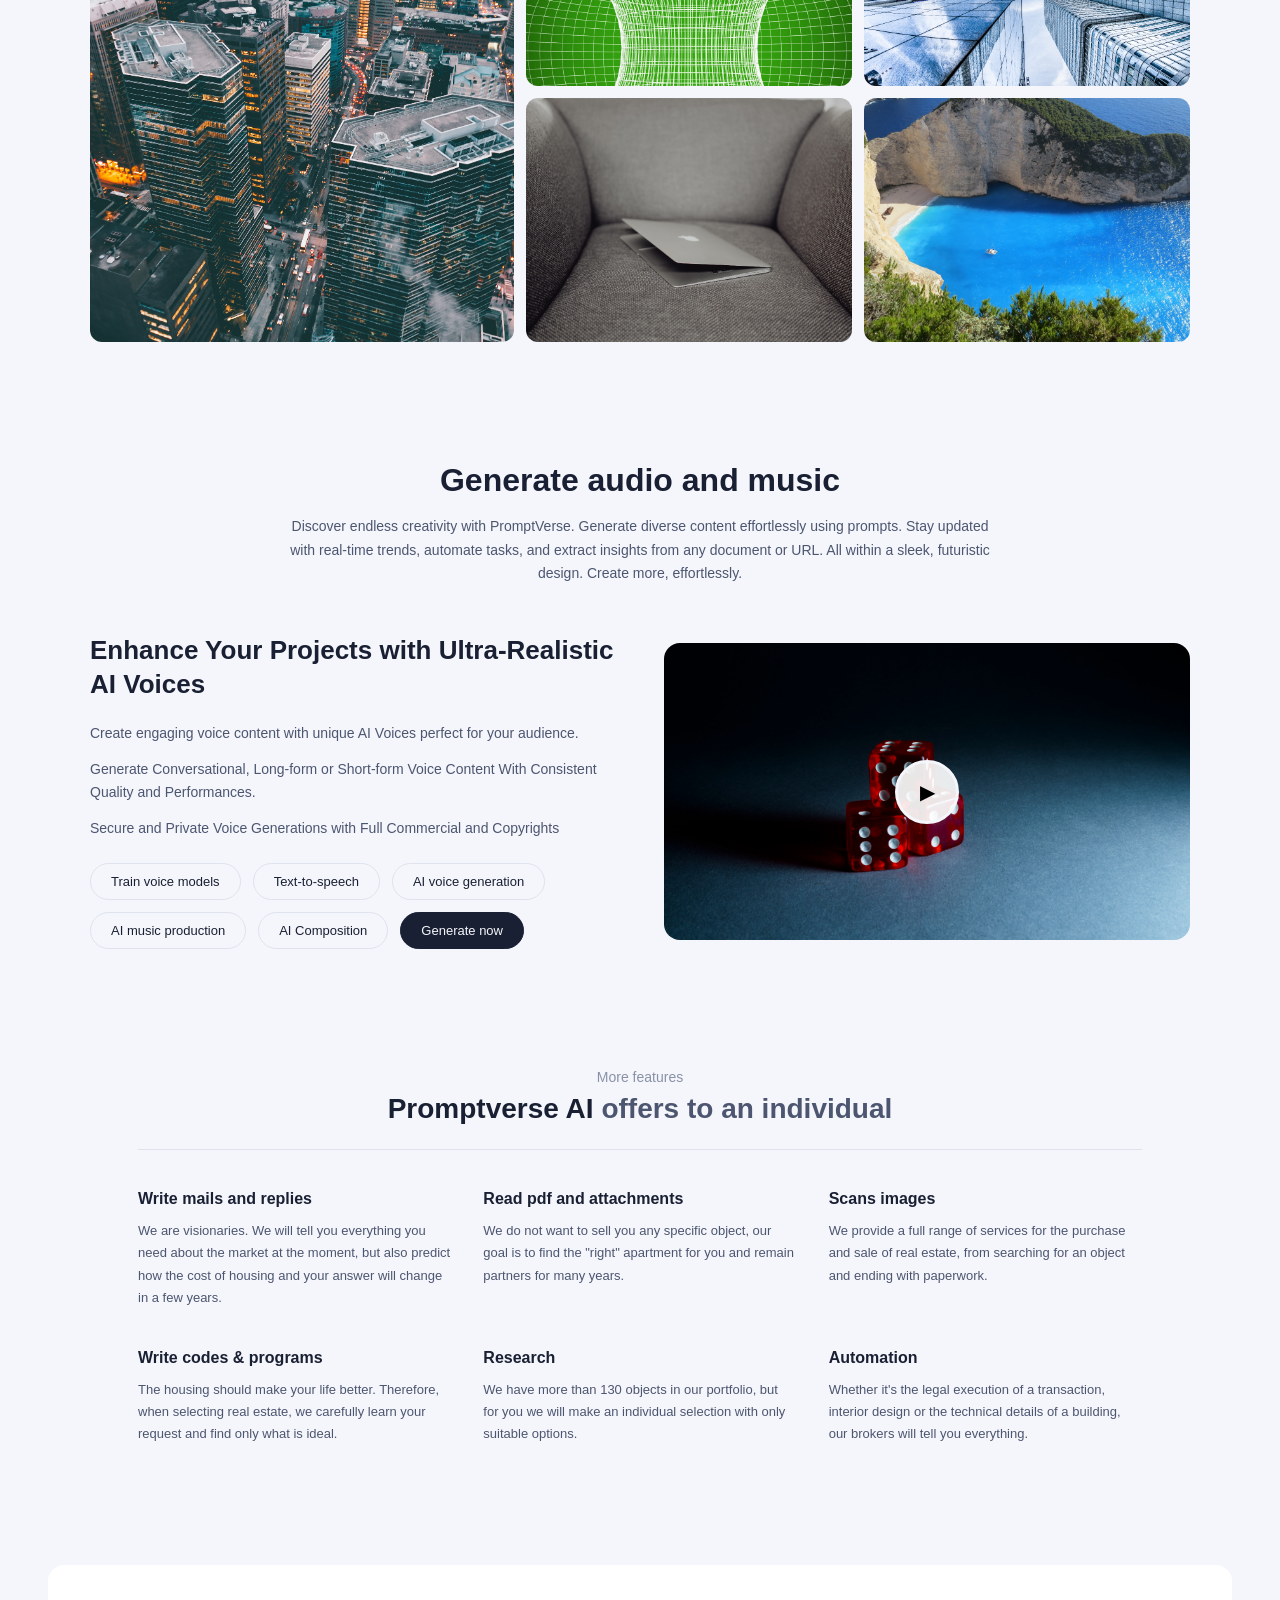
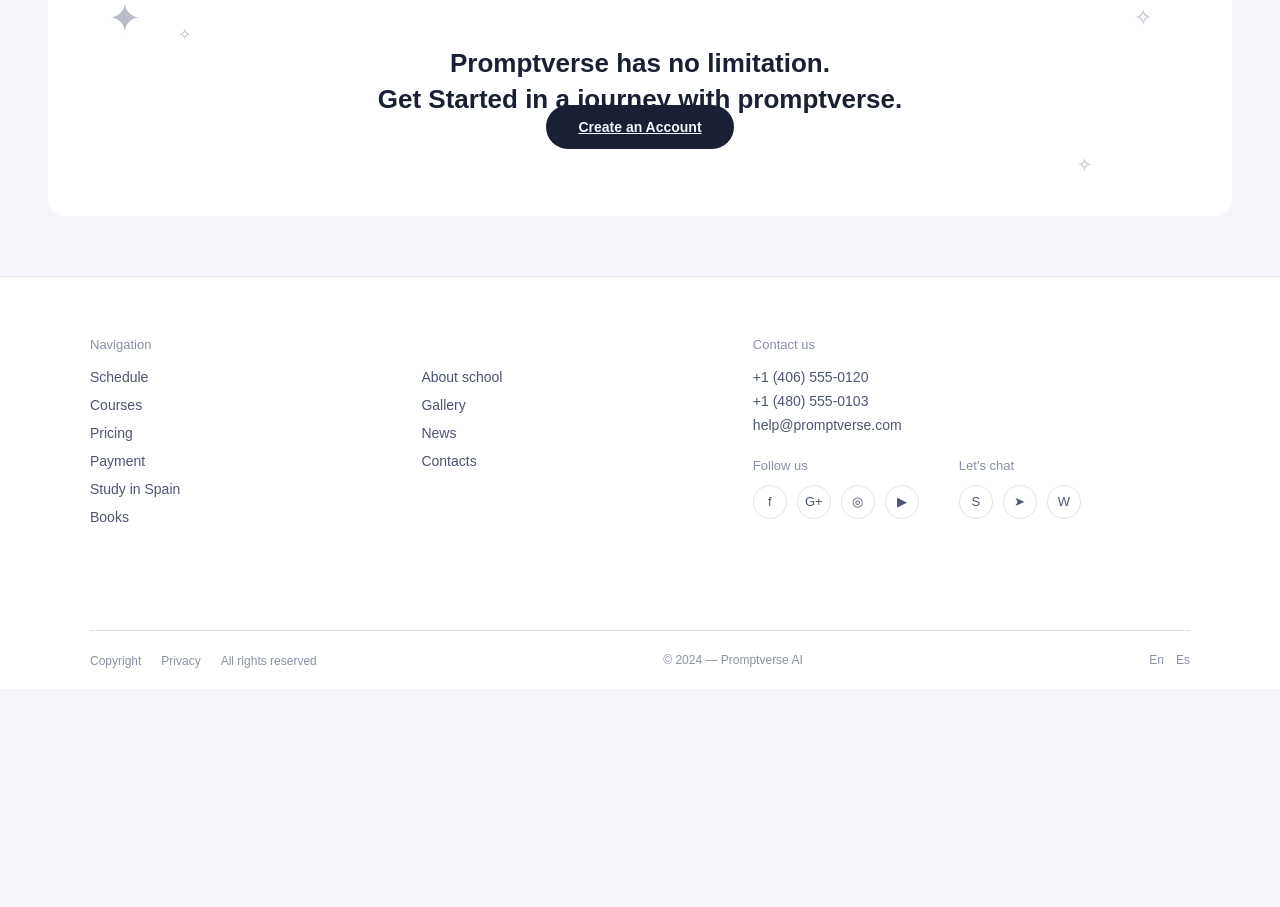
==== commit b026fc5e: "added files" ====
--- a/index.html
+++ b/index.html
@@ -31,7 +31,7 @@
         <div class="nav-right">
             <ul class="nav-links">
 <li><a href="#team">Team</a></li>
-<li><a href="#pricing">Pricing</a></li>
+<li><a href="pricing.html">Pricing</a></li>
 <li><a href="#buy">Buy premium</a></li>
             </ul>
             <button class="btn-get-started">Get Started</button>
@@ -67,7 +67,6 @@
     </button>
 </div>
     </div>
-    <script src="app.js"></script>
     </section>
 <section class="features-section">
     <div class="section-header">
@@ -145,7 +144,7 @@
     </div>
     <div class="sidebar-bottom">
         <a href="#" class="sidebar-link">🌞community</a>
-        <button class="sidebar-link" id="lightModeBtn">🌞</button>
+        <button class="sidebar-link" id="lightModeBtn">theme</button>
         <a href="#" class="sidebar-link">👤My account</a>
         <a href="#" class="sidebar-link">🌞Updates &amp; FAQ</a>
         <a href="#" class="sidebar-link">⤶Log out</a>
@@ -336,7 +335,7 @@
     <h2>Promptverse has no limitation.</h2>
     <h2>Get Started in a journey with promptverse.</h2>
 
-    <button class="cta-btn-large">Create an Account</button>
+    <a href="login.html" class="cta-btn-large">Create an Account</a>
   </div>
 </section>
 <footer class="site-footer">
--- a/style.css
+++ b/style.css
@@ -5,9 +5,10 @@
     font-family: 'Inter', -apple-system, BlinkMacSystemFont, sans-serif;
 }
 body{
-    background-color: #0b0e14;
+    background-color: var(--bg);
     color: white;
     min-height: 100vh;
+  
 }
 .navbar{
     display: flex;
@@ -390,19 +391,33 @@
         align-items: center;
     }
     }
-   
-:root{
-    --bg:#0E1420;
-    --surface:#161d2c;
-    --card-bg:#1c2436;
-    --card-bg-hover:#eef1f7;
-    --text-primary:#eef1f7;
-    --text-secondary:#aab3c5;
-    --text-muted:#707a8c;
-    --border:#2a3348;
-    --accent:#3958d9;
-    --topbar:#4a6fd4;
-    --topbar-strip:#dfe6f5;
+
+:root {
+  --bg: #f4f6fb;
+  --surface: #ffffff;
+  --card-bg: #ffffff;
+  --card-bg-hover: #eef1f8;
+  --text-primary: #1a2033;
+  --text-secondary: #4d5670;
+  --text-muted: #8991a6;
+  --border: #dfe3ee;
+  --accent: #3958d9;
+  --topbar: #4a6fd4;
+  --topbar-strip: #dfe6f5;
+}
+
+[data-theme="dark"] {
+  --bg: #0e1420;
+  --surface: #161d2c;
+  --card-bg: #1c2436;
+  --card-bg-hover: #232c40;
+  --text-primary: #eef1f7;
+  --text-secondary: #aab3c5;
+  --text-muted: #707a8c;
+  --border: #2a3348;
+  --accent: #7c9cff;
+  --topbar: #4a6fd4;
+  --topbar-strip: #dfe6f5;
 }
 .app-layout {
   display: flex;
@@ -484,6 +499,8 @@
   border-radius: 6px;
   cursor: pointer;
   text-decoration: none;
+  width: 100%;
+  display: block;
 }
 
 .sidebar-link:hover {
@@ -1054,17 +1071,23 @@
 
   .sidebar-bottom {
     flex-direction: row;
-    gap: 8px;
+    gap:12px 16px;
+    flex-wrap: wrap;
+    width: 100%;
   }
 
   .sidebar-link span {
     display: none; /* keep icons, hide text labels to save space */
+     flex: 0 1 auto;
+    width: auto;
   }
 
   .new-chat-btn {
     width: auto;
     padding: 8px 14px;
     margin-bottom: 0;
+    flex: 0 1 auto;
+    width: auto;
   }
 
   .main-content {
@@ -1482,4 +1505,246 @@
     animation: fadeInUp linear both;
     animation-timeline: view();
     animation-range: entry 0% cover 30%;
-}+}
+/* ============================================
+   LOGIN / AUTH PAGE
+   ============================================ */
+.auth-page {
+  position: relative;
+  min-height: 100vh;
+  display: flex;
+  align-items: center;
+  justify-content: center;
+  background: var(--bg);
+  overflow: hidden; /* keeps floating cards from causing scrollbars */
+  padding: 24px;
+}
+
+.auth-box {
+  position: relative;
+  z-index: 10; /* sits above the floating background cards */
+  background: var(--surface);
+  border: 1px solid var(--border);
+  border-radius: 16px;
+  padding: 40px 36px;
+  width: 100%;
+  max-width: 400px;
+}
+
+.auth-header {
+  display: flex;
+  align-items: center;
+  gap: 10px;
+  margin-bottom: 24px;
+}
+
+.auth-header h1 {
+  font-size: 18px;
+  font-weight: 600;
+  color: var(--text-primary);
+}
+
+.auth-box h2 {
+  font-size: 24px;
+  font-weight: 700;
+  color: var(--text-primary);
+  margin-bottom: 6px;
+}
+
+.auth-subtext {
+  color: var(--text-secondary);
+  font-size: 13px;
+  margin-bottom: 28px;
+}
+
+.auth-form {
+  display: flex;
+  flex-direction: column;
+}
+
+.auth-form label {
+  font-size: 13px;
+  color: var(--text-secondary);
+  margin-bottom: 6px;
+}
+
+.auth-form input {
+  background: var(--card-bg);
+  border: 1px solid var(--border);
+  color: var(--text-primary);
+  padding: 12px 14px;
+  border-radius: 8px;
+  font-size: 14px;
+  margin-bottom: 18px;
+}
+
+.auth-form input:focus {
+  outline: none;
+  border-color: var(--accent);
+}
+
+.forgot-link {
+  align-self: flex-end;
+  font-size: 12px;
+  color: var(--accent);
+  text-decoration: none;
+  margin-bottom: 24px;
+}
+
+.auth-submit-btn {
+  background: var(--accent);
+  color: #ffffff;
+  border: none;
+  padding: 13px;
+  border-radius: 8px;
+  font-size: 14px;
+  font-weight: 600;
+  cursor: pointer;
+}
+
+.auth-submit-btn:hover {
+  opacity: 0.9;
+}
+
+.auth-switch {
+  text-align: center;
+  margin-top: 20px;
+  font-size: 13px;
+  color: var(--text-secondary);
+}
+
+.auth-switch a {
+  color: var(--accent);
+  text-decoration: none;
+}
+
+.theme-toggle-auth {
+  display: block;
+  margin: 20px auto 0;
+  background: transparent;
+  border: 1px solid var(--border);
+  border-radius: 999px;
+  width: 40px;
+  height: 40px;
+  font-size: 16px;
+  cursor: pointer;
+}
+
+/* ============================================
+   FLOATING DECORATIVE CARDS
+   ============================================ */
+.floating-card {
+  position: absolute;
+  z-index: 1; /* sits behind .auth-box */
+  background: var(--card-bg);
+  border: 1px solid var(--border);
+  border-radius: 14px;
+  padding: 20px;
+  width: 220px;
+  opacity: 0.35; /* subtle, doesn't compete with the form */
+  pointer-events: none; /* purely decorative - clicks pass through to what's behind */
+}
+
+.card-top {
+  top: 6%;
+  left: 50%;
+  transform: translateX(-50%);
+}
+
+.card-left {
+  top: 45%;
+  left: 4%;
+}
+
+.card-right {
+  top: 40%;
+  right: 4%;
+}
+
+.card-label {
+  display: block;
+  font-size: 11px;
+  letter-spacing: 1px;
+  color: var(--text-muted);
+  margin-bottom: 10px;
+}
+
+.card-line-group {
+  display: flex;
+  flex-direction: column;
+  gap: 6px;
+  margin-bottom: 14px;
+}
+
+.pulse-line {
+  height: 3px;
+  border-radius: 2px;
+  background: var(--accent);
+  animation: pulseLine 3s ease-in-out infinite;
+}
+
+/* Staggered timing so the three lines in each card don't move in sync */
+.card-line-group .pulse-line:nth-child(1) { animation-delay: 0s; }
+.card-line-group .pulse-line:nth-child(2) { animation-delay: 0.4s; }
+.card-line-group .pulse-line:nth-child(3) { animation-delay: 0.8s; }
+
+@keyframes pulseLine {
+  0%, 100% { width: 90%; }
+  50% { width: 30%; }
+}
+
+.card-row {
+  display: flex;
+  justify-content: space-between;
+  font-size: 11px;
+  color: var(--text-secondary);
+  margin-bottom: 6px;
+}
+
+.card-value {
+  color: var(--text-primary);
+}
+
+.build-box {
+  margin-top: 14px;
+  width: 56px;
+  height: 56px;
+  border: 1px solid var(--border);
+  border-radius: 10px;
+  display: flex;
+  flex-direction: column;
+  align-items: center;
+  justify-content: center;
+  gap: 2px;
+  animation: floatUpDown 2.8s ease-in-out infinite;
+}
+
+.build-box span {
+  font-size: 18px;
+  color: var(--accent);
+}
+
+.build-box small {
+  font-size: 8px;
+  letter-spacing: 1px;
+  color: var(--text-muted);
+}
+
+@keyframes floatUpDown {
+  0%, 100% { transform: translateY(0); }
+  50% { transform: translateY(-10px); }
+}
+
+/* Slightly different timing per card so all 3 don't bounce in perfect unison */
+.card-left .build-box { animation-duration: 3.2s; }
+.card-right .build-box { animation-duration: 2.4s; }
+
+/* ============================================
+   RESPONSIVE: hide floating cards on small screens
+   (not enough room, and they'd overlap the form)
+   ============================================ */
+@media (max-width: 900px) {
+  .floating-card {
+    display: none;
+  }
+}
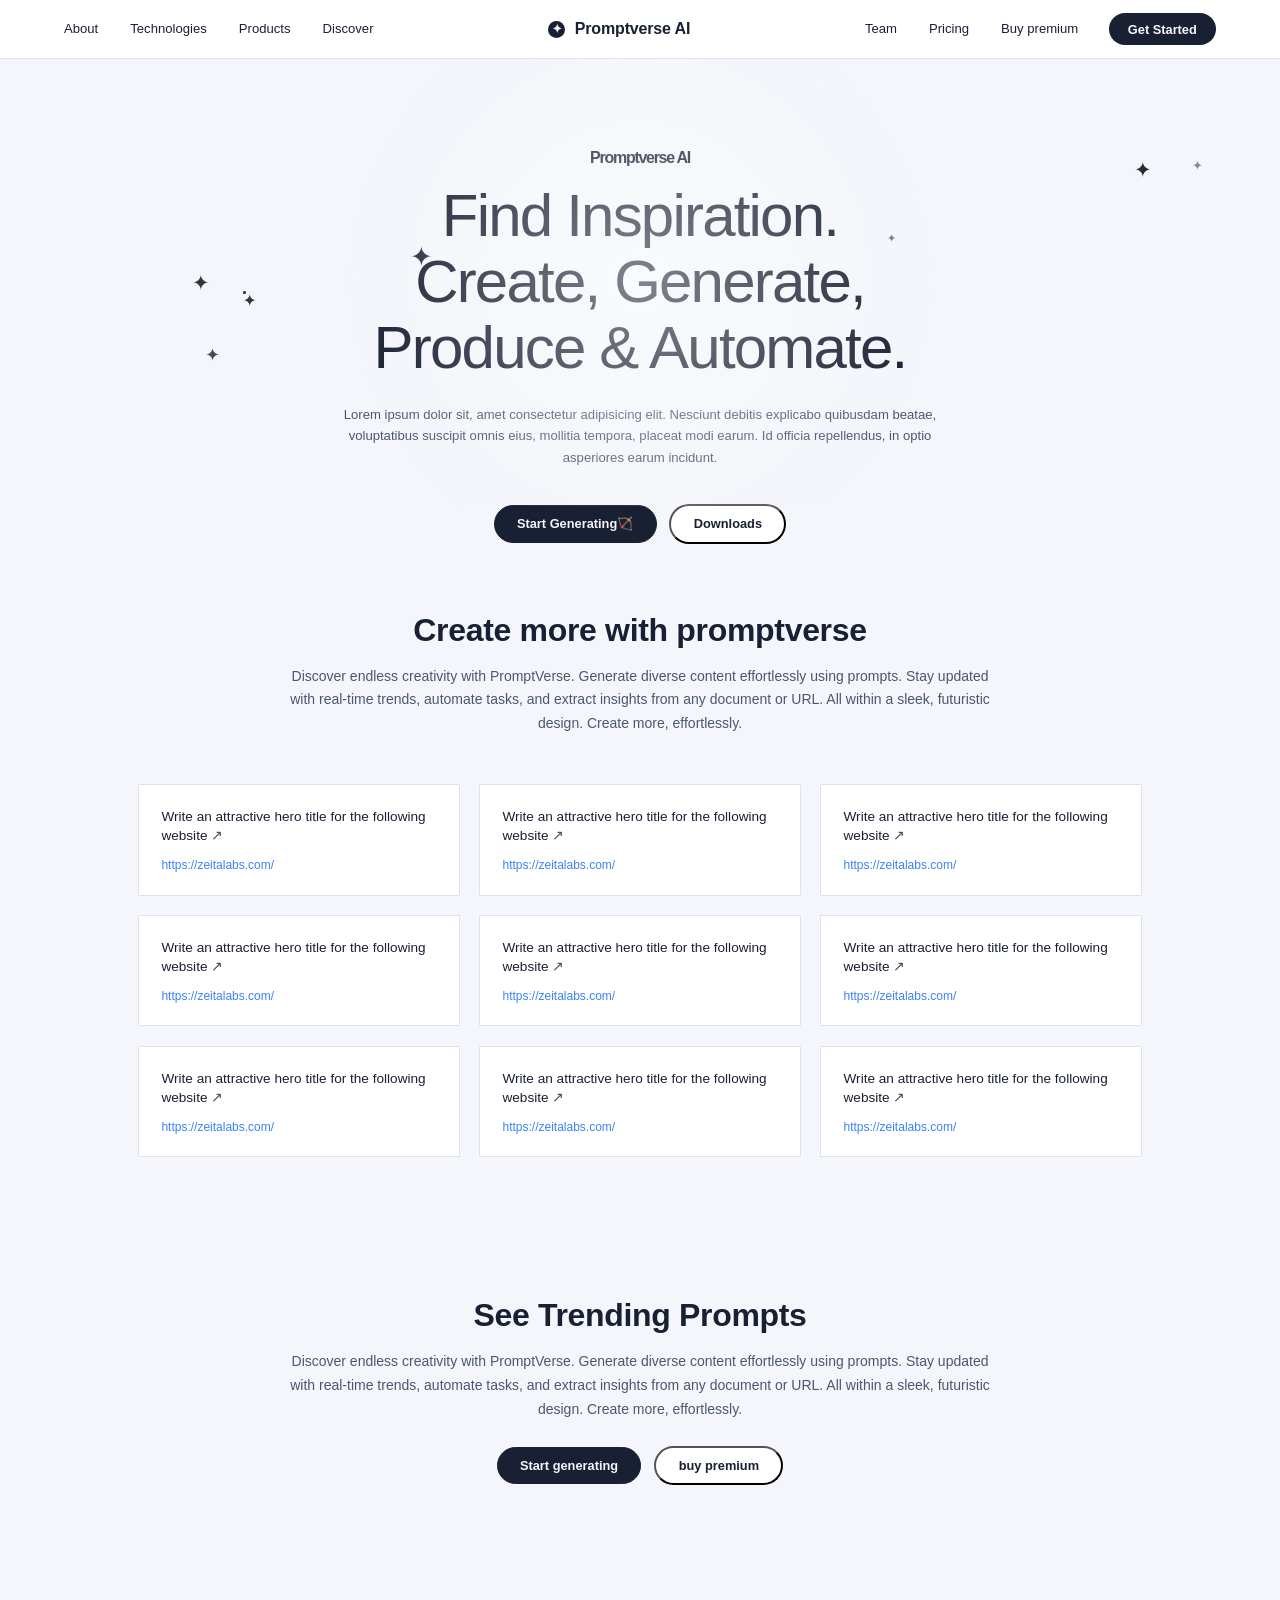
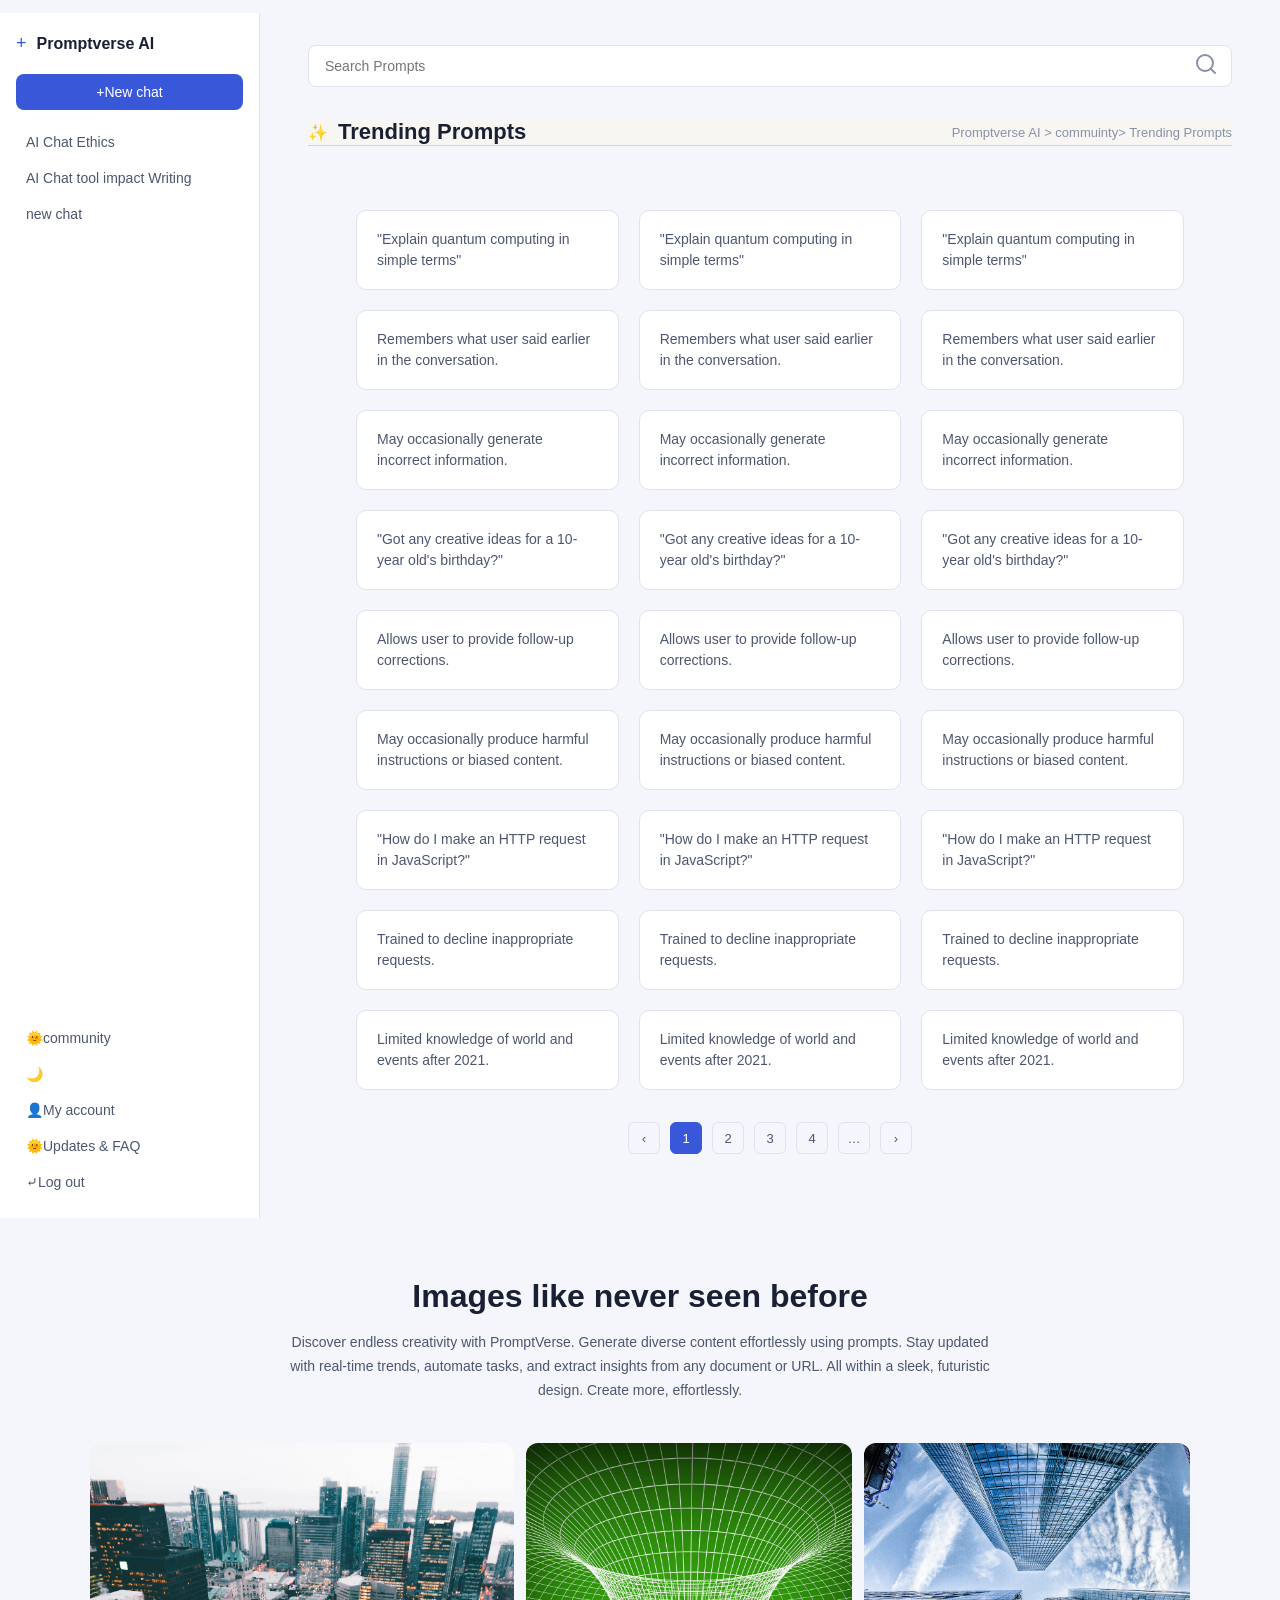
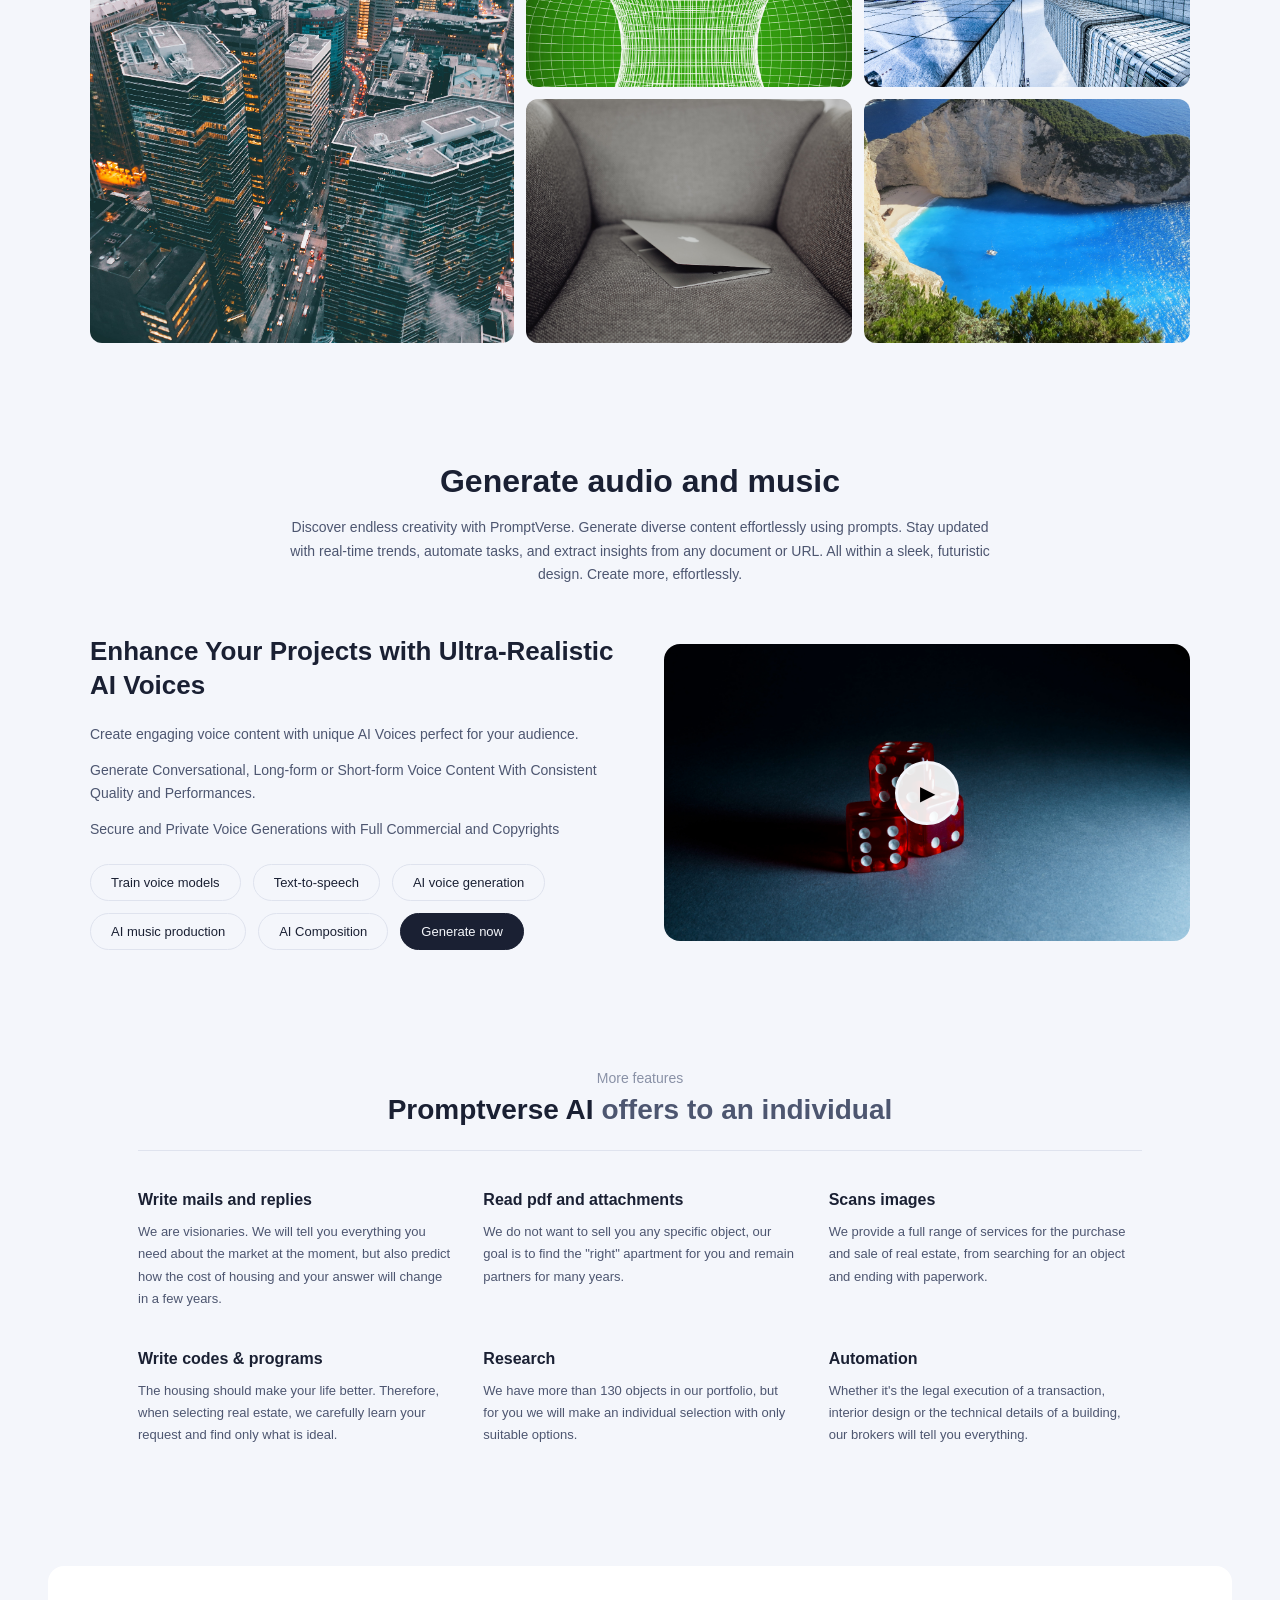
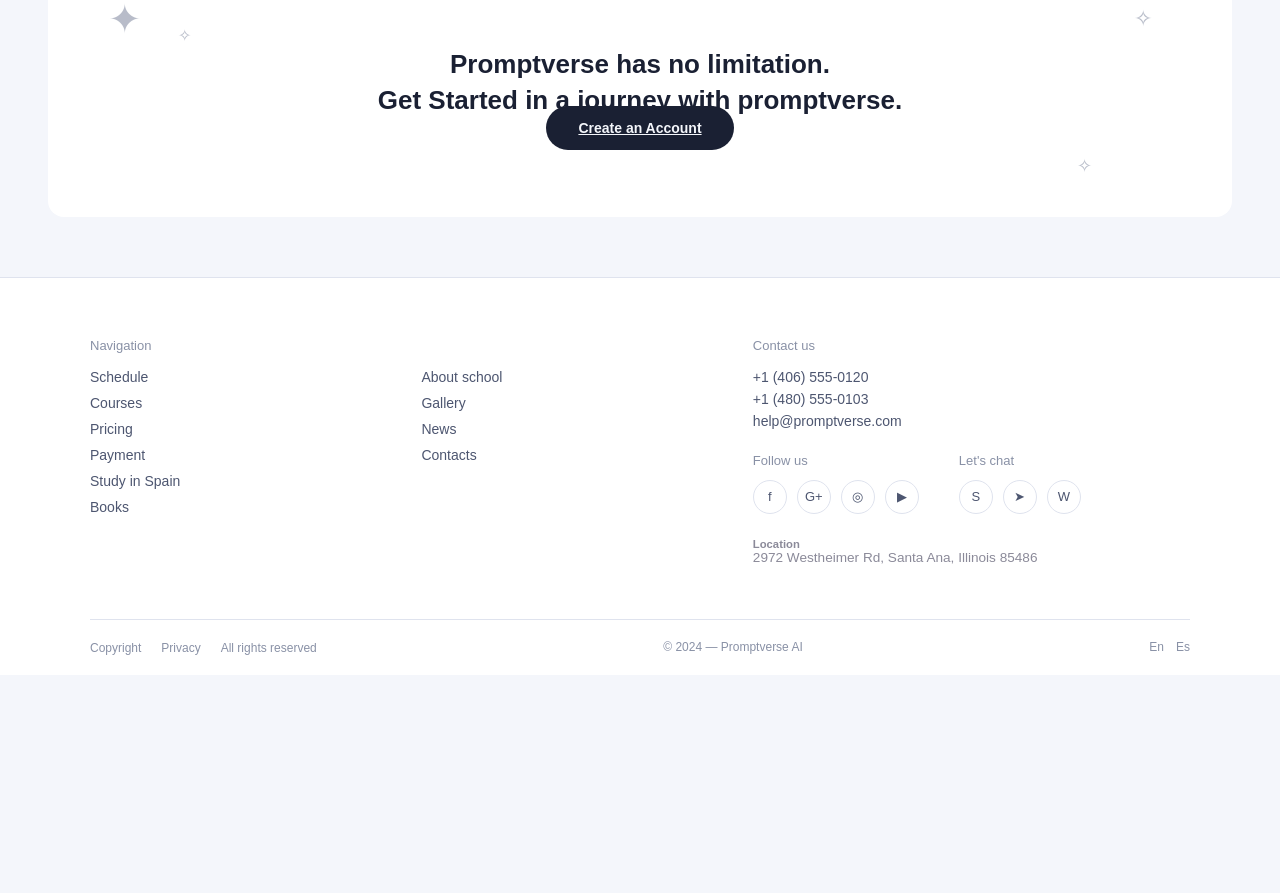
==== commit 126a5818: "added corrections" ====
--- a/index.html
+++ b/index.html
@@ -28,6 +28,7 @@
             <div class="logo-circle">✦︎</div> 
             <span>Promptverse AI</span>
         </div>
+     
         <div class="nav-right">
             <ul class="nav-links">
 <li><a href="#team">Team</a></li>
--- a/style.css
+++ b/style.css
@@ -6,7 +6,7 @@
 }
 body{
     background-color: var(--bg);
-    color: white;
+    color: var(--text-primary);
     min-height: 100vh;
   
 }
@@ -15,11 +15,11 @@
     justify-content: space-between;
     align-items: center;
     padding: .8rem 4rem;
-    background-color: #0b0e14;
+    background-color: var(--surface);
     position: sticky;
     top: 0;
     z-index: 100;
-    border-bottom: 1px solid #94a3b8;
+    border-bottom: 1px solid var(--border);
     width: 100%;
     overflow: visible;
 
@@ -33,8 +33,8 @@
     letter-spacing: -0.01rem;
 }
 .logo-circle{
-    background-color: white;
-    color: #0b0e14;
+    background-color: var(--text-primary);
+    color: var(--bg);
     width: 17px;
     height: 17px;
     border-radius: 50%;
@@ -52,7 +52,7 @@
     align-items: center;
 }
 .nav-links a{
-    color: #94a3b8;
+    color: var(--text-secondary);
     text-decoration: none;
     font-size: 0.82rem;
     font-weight: 500;
@@ -71,7 +71,7 @@
     transition: width 1.25s ease;
 }
 .nav-links a:hover{
-    color:white;
+    color: var(--text-primary);
 }
 .nav-links a:hover::after{
     width: 100%;
@@ -83,8 +83,8 @@
     
 }
 .btn-get-started{
-background-color: white;
-color: #0b0e14; 
+background-color: var(--text-primary);
+color: var(--bg); 
 border: none;
 padding: 0.55rem 1.2rem;
 border-radius: 20px;
@@ -137,7 +137,7 @@
 
     font-size: 1rem;
     font-weight: 600;
-    color: white;
+    color: var(--text-primary);
     margin-bottom: 1rem;
     letter-spacing: -0.08em;
  text-align: center;
@@ -146,14 +146,14 @@
     font-size: 3.75rem;
     font-weight: 400;
    line-height: 1.1;
-   color: white;
+   color: var(--text-primary);
    letter-spacing: -0.03em;
    margin-bottom: 1.4rem;
 }
 .hero-subtitle{
     font-size: 0.82rem;
     line-height: 1.65;
-    color: #94a3b8;
+    color: var(--text-secondary);
     max-width: 630px;
     margin: 0 auto 2.2rem;
     font-weight: 100;
@@ -165,9 +165,9 @@
     gap: .8rem;
 }
 .btn-primary{
-    background: black;
-    color: white;
-    border:1px solid white ;
+    background: var(--text-primary);
+    color: var(--bg);
+    border:1px solid var(--text-primary);
     padding: .65rem 1.4rem;
     border-radius: 25px;
     font-size: .8rem;
@@ -183,8 +183,8 @@
      box-shadow:0 0 30px rgba(59, 130, 246, 0.4);
 }
 .btn-secondary{
-    background-color: rgba(255, 255,255, 0.88);
-    color: #0b0e14;
+    background-color: var(--card-bg);
+    color: var(--text-primary);
     padding: .65rem 1.4rem;
     border-radius: 25px;
     font-size: .8rem;
@@ -197,7 +197,7 @@
 }
 .star{
     position: absolute;
-    color: white;
+    color: var(--text-primary);
     pointer-events: none;
     z-index: 1;
 }
@@ -209,7 +209,7 @@
 .star-6{top: 20%; right: 10%; font-size: 1.3rem; opacity: 0.95;}
 .dot{
     position: absolute;
-    background-color: white;
+    background-color: var(--text-primary);
     border-radius: 50%;
     pointer-events: none;
     z-index: 1;
@@ -230,14 +230,14 @@
 .section-title{
     font-size: 2.2rem;
     font-weight: 600;
-    color: white;
+    color: var(--text-primary);
     margin-bottom: 1rem;
     letter-spacing: -0.02rem;
 }
 .section-subtitle{
     font-size: .8rem;
     line-height: 1.6;
-    color: #94a3b8;
+    color: var(--text-secondary);
     margin-bottom: 1.5rem;
 }
 .cards-grid{
@@ -246,8 +246,8 @@
     gap: 1.2rem;
 }
 .card{
-    background-color: rgba(255, 255, 255, 0.03);
-    border: 1px solid  rgba(255, 255, 255, 0.08);
+    background-color: var(--card-bg);
+    border: 1px solid var(--border);
     border-radius: 1px;
     padding: 1.4rem;
     text-align: left;
@@ -263,7 +263,7 @@
 .card-text{
     font-size: .85rem;
     font-weight: 400;
-    color: white;
+    color: var(--text-primary);
     line-height: 1.4;
     margin-bottom:.8rem ;
 }
@@ -295,7 +295,7 @@
 .hamburger-btn .bar{
     width: 100%;
     height: 2px;
-    background-color:white;
+    background-color: var(--text-primary);
     border-radius: 2px;
     transition: all 0.ss ease;
     pointer-events: none;
@@ -311,7 +311,7 @@
 }
  .nav-menu a{
         display: block;
-        color: white;
+        color: var(--text-primary);
         text-decoration: none;
     }
     .nav-menu.active{
@@ -382,7 +382,7 @@
         gap: 1.5rem;
         display: none;
         z-index: 9999;
-        background-color: #0b0e14;
+        background-color: var(--surface);
         box-shadow: 0 10px 20px rgba(0, 0, 0, 0.5);
     }
     .nav-menu.active{
@@ -638,9 +638,6 @@
   line-height: 1.7;
 }
 
-/* CSS Grid with named areas lets us place the big image and 4
-   small images exactly where we want, instead of relying on
-   items just flowing left-to-right in order */
 .gallery-grid {
   display: grid;
   grid-template-columns: 1.3fr 1fr 1fr;
@@ -653,17 +650,16 @@
 
 .gallery-item {
   border-radius: 12px;
-  overflow: hidden; /* clips the image to the rounded corners */
+  overflow: hidden;
 }
 
 .gallery-item img {
   width: 100%;
   height: 100%;
-  object-fit: cover; /* fills the box without distorting the image */
+  object-fit: cover;
   display: block;
 }
 
-/* The large image spans both rows on the left */
 .gallery-item.large {
   grid-row: 1 / 3;
 }
@@ -716,7 +712,7 @@
 
 .pill-group {
   display: flex;
-  flex-wrap: wrap; /* lets pills drop to a new line instead of overflowing */
+  flex-wrap: wrap;
   gap: 12px;
   margin-top: 24px;
 }
@@ -737,7 +733,6 @@
   border-color: var(--accent);
 }
 
-/* the filled "Generate now" pill stands out from the outlined ones */
 .pill-cta {
   background: var(--text-primary);
   color: var(--bg);
@@ -750,7 +745,7 @@
 }
 
 .audio-media {
-  position: relative; /* lets the play button be positioned on top of the image */
+  position: relative;
   border-radius: 16px;
   overflow: hidden;
 }
@@ -766,7 +761,7 @@
   position: absolute;
   top: 50%;
   left: 50%;
-  transform: translate(-50%, -50%); /* centers the button regardless of its size */
+  transform: translate(-50%, -50%);
   width: 64px;
   height: 64px;
   border-radius: 50%;
@@ -816,11 +811,10 @@
   margin-top: 24px;
 }
 
-/* 3 columns, 2 rows - matches the screenshot's layout exactly */
 .features-grid {
   display: grid;
   grid-template-columns: repeat(3, 1fr);
-  gap: 40px 32px; /* row-gap 40px, column-gap 32px */
+  gap: 40px 32px;
 }
 
 .feature-item h3 {
@@ -838,13 +832,13 @@
    text-align: left;
 }
 .final-cta {
-  position: relative; /* lets the sparkles be positioned freely around the box */
+  position: relative;
   background: var(--surface);
   border-radius: 16px;
   padding: 80px 40px;
   margin: 60px 48px;
   text-align: center;
-  overflow: hidden; /* keeps sparkles from spilling outside the rounded box */
+  overflow: hidden;
 }
 
 .final-cta-content h2 {
@@ -870,8 +864,6 @@
   opacity: 0.85;
 }
 
-/* Decorative sparkles - positioned absolutely so they float
-   around the text without affecting the layout/flow */
 .sparkle {
   position: absolute;
   color: var(--text-muted);
@@ -983,7 +975,6 @@
   border-color: var(--accent);
 }
 
-/* ---------- Footer bottom bar ---------- */
 .footer-bottom {
   border-top: 1px solid var(--border);
   padding: 20px 0;
@@ -1023,11 +1014,6 @@
   text-decoration: none;
   font-size: 12px;
 }
-/* ============================================
-   RESPONSIVENESS — app-layout section
-   ============================================ */
-
-/* Tablet: sidebar gets narrower, content padding shrinks */
 @media (max-width: 1024px) {
   .sidebar {
     width: 220px;
@@ -1043,7 +1029,6 @@
   }
 }
 
-/* Small tablet / large phone: sidebar collapses to a horizontal top bar */
 @media (max-width: 768px) {
   .app-layout {
     flex-direction: column;
@@ -1066,7 +1051,7 @@
   }
 
   .chat-history {
-    display: none; /* hide chat history list on small screens to save space */
+    display: none;
   }
 
   .sidebar-bottom {
@@ -1077,7 +1062,7 @@
   }
 
   .sidebar-link span {
-    display: none; /* keep icons, hide text labels to save space */
+    display: none;
      flex: 0 1 auto;
     width: auto;
   }
@@ -1099,7 +1084,6 @@
   }
 }
 
-/* Phone: tighten everything further */
 @media (max-width: 480px) {
   .page-header {
     flex-direction: column;
@@ -1123,11 +1107,6 @@
     font-size: 12px;
   }
 }
-/* ============================================
-   RESPONSIVE: Trending Prompts grid + header
-   ============================================ */
-
-/* Tablet: drop from 3 columns to 2 */
 @media (max-width: 1024px) {
   .main-content {
     padding: 24px 32px;
@@ -1143,7 +1122,6 @@
   }
 }
 
-/* Small tablet / large phone: single column, header stacks */
 @media (max-width: 768px) {
   .main-content {
     padding: 20px 20px;
@@ -1167,7 +1145,6 @@
   }
 }
 
-/* Phone: tighten text and pagination */
 @media (max-width: 480px) {
   .page-header h1 {
     font-size: 18px;
@@ -1193,11 +1170,6 @@
     font-size: 12px;
   }
 }
-/* ============================================
-   RESPONSIVE: Image gallery section
-   ============================================ */
-
-/* Tablet: shrink padding and grid height a bit */
 @media (max-width: 1024px) {
   .gallery-section {
     padding: 48px 32px;
@@ -1212,8 +1184,6 @@
   }
 }
 
-/* Small tablet/phone: stack everything into one column,
-   the "large" image just becomes a regular full-width image */
 @media (max-width: 768px) {
   .gallery-section {
     padding: 40px 20px;
@@ -1228,24 +1198,21 @@
   }
 
   .gallery-grid {
-    grid-template-columns: 1fr; /* one column instead of 3 */
-    grid-template-rows: none;   /* let rows size themselves automatically */
-    height: auto;               /* remove the fixed height from desktop */
+    grid-template-columns: 1fr;
+    grid-template-rows: none;
+    height: auto;
   }
 
   .gallery-item {
-    height: 220px; /* give each stacked image a consistent height */
-  }
-
-  /* undo the "span both rows" trick from desktop -
-     on a single column, there's no second row to span into */
+    height: 220px;
+  }
+
   .gallery-item.large {
     grid-row: auto;
-    height: 260px; /* slightly taller since it's the "hero" image */
-  }
-}
-
-/* Phone: shrink image height further */
+    height: 260px;
+  }
+}
+
 @media (max-width: 480px) {
   .gallery-item {
     height: 180px;
@@ -1259,10 +1226,6 @@
     font-size: 19px;
   }
 }
-/* ============================================
-   RESPONSIVE: Audio & Music section
-   ============================================ */
-
 @media (max-width: 1024px) {
   .audio-section {
     padding: 48px 32px;
@@ -1277,7 +1240,6 @@
   }
 }
 
-/* Small tablet/phone: stack text above image instead of side-by-side */
 @media (max-width: 768px) {
   .audio-section {
     padding: 40px 20px;
@@ -1288,11 +1250,11 @@
   }
 
   .audio-showcase {
-    grid-template-columns: 1fr; /* single column - stacks vertically */
+    grid-template-columns: 1fr;
   }
 
   .audio-media {
-    order: -1; /* shows the image ABOVE the text on mobile, like most landing pages do */
+    order: -1;
     height: 280px;
   }
 
@@ -1305,7 +1267,6 @@
   }
 }
 
-/* Phone: shrink pills and text further */
 @media (max-width: 480px) {
   .pill {
     padding: 8px 16px;
@@ -1322,10 +1283,6 @@
     height: 220px;
   }
 }
-/* ============================================
-   RESPONSIVE: More features section
-   ============================================ */
-
 @media (max-width: 1024px) {
   .features-section {
     padding: 48px 32px;
@@ -1340,7 +1297,6 @@
   }
 }
 
-/* Small tablet/phone: drop to 2 columns */
 @media (max-width: 768px) {
   .features-section {
     padding: 40px 20px;
@@ -1356,7 +1312,6 @@
   }
 }
 
-/* Phone: single column, everything stacks */
 @media (max-width: 480px) {
   .features-grid {
     grid-template-columns: 1fr;
@@ -1379,10 +1334,6 @@
     font-size: 12px;
   }
 }
-/* ============================================
-   RESPONSIVE: Final CTA section
-   ============================================ */
-
 @media (max-width: 1024px) {
   .final-cta {
     padding: 64px 32px;
@@ -1394,8 +1345,6 @@
   }
 }
 
-/* Small tablet/phone: hide the sparkles (they'd overlap the
-   text once things get tight) and shrink text/button */
 @media (max-width: 768px) {
   .final-cta {
     padding: 48px 24px;
@@ -1419,7 +1368,6 @@
   }
 }
 
-/* Phone: tighten further */
 @media (max-width: 480px) {
   .final-cta {
     padding: 40px 16px;
@@ -1431,10 +1379,6 @@
     font-size: 16px;
   }
 }
-/* ============================================
-   RESPONSIVE: Footer
-   ============================================ */
-
 @media (max-width: 1024px) {
   .site-footer {
     padding: 48px 32px 0;
@@ -1445,14 +1389,13 @@
   }
 }
 
-/* Small tablet/phone: stack all 3 footer columns vertically */
 @media (max-width: 768px) {
   .site-footer {
     padding: 40px 20px 0;
   }
 
   .footer-grid {
-    grid-template-columns: 1fr; /* one column instead of 3 */
+    grid-template-columns: 1fr;
     gap: 32px;
     padding-bottom: 32px;
   }
@@ -1468,7 +1411,6 @@
   }
 }
 
-/* Phone: shrink text and icons further */
 @media (max-width: 480px) {
   .footer-col h4,
   .footer-col ul li a,
@@ -1506,9 +1448,6 @@
     animation-timeline: view();
     animation-range: entry 0% cover 30%;
 }
-/* ============================================
-   LOGIN / AUTH PAGE
-   ============================================ */
 .auth-page {
   position: relative;
   min-height: 100vh;
@@ -1516,13 +1455,13 @@
   align-items: center;
   justify-content: center;
   background: var(--bg);
-  overflow: hidden; /* keeps floating cards from causing scrollbars */
+  overflow: hidden;
   padding: 24px;
 }
 
 .auth-box {
   position: relative;
-  z-index: 10; /* sits above the floating background cards */
+  z-index: 10;
   background: var(--surface);
   border: 1px solid var(--border);
   border-radius: 16px;
@@ -1630,19 +1569,16 @@
   cursor: pointer;
 }
 
-/* ============================================
-   FLOATING DECORATIVE CARDS
-   ============================================ */
 .floating-card {
   position: absolute;
-  z-index: 1; /* sits behind .auth-box */
+  z-index: 1;
   background: var(--card-bg);
   border: 1px solid var(--border);
   border-radius: 14px;
   padding: 20px;
   width: 220px;
-  opacity: 0.35; /* subtle, doesn't compete with the form */
-  pointer-events: none; /* purely decorative - clicks pass through to what's behind */
+  opacity: 0.35;
+  pointer-events: none;
 }
 
 .card-top {
@@ -1683,7 +1619,6 @@
   animation: pulseLine 3s ease-in-out infinite;
 }
 
-/* Staggered timing so the three lines in each card don't move in sync */
 .card-line-group .pulse-line:nth-child(1) { animation-delay: 0s; }
 .card-line-group .pulse-line:nth-child(2) { animation-delay: 0.4s; }
 .card-line-group .pulse-line:nth-child(3) { animation-delay: 0.8s; }
@@ -1735,16 +1670,243 @@
   50% { transform: translateY(-10px); }
 }
 
-/* Slightly different timing per card so all 3 don't bounce in perfect unison */
 .card-left .build-box { animation-duration: 3.2s; }
 .card-right .build-box { animation-duration: 2.4s; }
 
-/* ============================================
-   RESPONSIVE: hide floating cards on small screens
-   (not enough room, and they'd overlap the form)
-   ============================================ */
 @media (max-width: 900px) {
   .floating-card {
     display: none;
   }
 }
+
+:root{
+  --paper:#F7F6F2;
+  --ink:#1A1B2E;
+  --plum:#4B2E52;
+  --lime:#C6F135;
+  --grey:#8B8A99;
+  --line:#D8D6CC;
+  --paper-dim:#EFEEE7;
+}
+@media (prefers-color-scheme: dark){
+  :root:not([data-theme="light"]){
+    --paper:#14151F;
+    --ink:#F2F1EC;
+    --plum:#C9A9D1;
+    --lime:#C6F135;
+    --grey:#9C9BAC;
+    --line:#33344a;
+    --paper-dim:#1B1C2A;
+  }
+}
+:root[data-theme="dark"]{
+  --paper:#14151F;
+  --ink:#F2F1EC;
+  --plum:#C9A9D1;
+  --lime:#C6F135;
+  --grey:#9C9BAC;
+  --line:#33344a;
+  --paper-dim:#1B1C2A;
+}
+
+.wrap{max-width:1120px;margin:0 auto;padding:0 32px;}
+@media (max-width:640px){.wrap{padding:0 20px;}}
+
+/* NAV — pricing/home page */
+header{
+  border-bottom:1px solid var(--line);
+  position:sticky;top:0;
+  background:var(--paper);
+  z-index:20;
+}
+nav.wrap{
+  display:flex;align-items:center;justify-content:space-between;
+  height:76px;
+}
+nav.wrap .logo{
+  font-weight:700;font-size:1.05rem;letter-spacing:0.01em;
+  display:flex;align-items:center;gap:10px;cursor:pointer;
+  background:none;border:none;color:inherit;font-family:inherit;padding:0;
+}
+nav.wrap .logo .mark{
+  width:10px;height:10px;background:var(--lime);
+  transform:rotate(45deg);flex:none;
+}
+.navlinks{display:flex;align-items:center;gap:34px;list-style:none;margin:0;padding:0;}
+.navlinks a, .navlinks button{
+  background:none;border:none;color:var(--ink);font-family:inherit;
+  font-size:0.95rem;cursor:pointer;padding:6px 0;position:relative;
+  opacity:0.82;
+}
+.navlinks a:hover, .navlinks button:hover{opacity:1;}
+.navlinks a.active, .navlinks button.active{opacity:1;}
+.navlinks a.active::after, .navlinks button.active::after{
+  content:"";position:absolute;left:0;right:0;bottom:-2px;height:2px;background:var(--lime);
+}
+.navlinks .cta{
+  opacity:1;background:var(--ink);color:var(--paper);padding:9px 18px;
+}
+.navlinks .cta:hover{background:var(--plum);}
+
+.theme-toggle{
+  background:none;border:1px solid var(--line);color:var(--ink);
+  font-family:'Space Grotesk',sans-serif;font-size:0.85rem;
+  padding:8px 14px;cursor:pointer;margin-left:20px;flex:none;
+}
+.theme-toggle:hover{background:var(--paper-dim);}
+
+.hamburger{
+  display:none;
+  background:none;border:none;cursor:pointer;
+  flex-direction:column;gap:5px;padding:6px;
+}
+.hamburger span{
+  width:22px;height:2px;background:var(--ink);display:block;
+}
+
+@media (max-width:720px){
+  .hamburger{display:flex;}
+  .navlinks{
+    display:none;
+    position:absolute;
+    top:76px;left:0;right:0;
+    background:var(--paper);
+    border-bottom:1px solid var(--line);
+    flex-direction:column;
+    align-items:flex-start;
+    gap:0;
+    padding:8px 0;
+  }
+  .navlinks.open{display:flex;}
+  .navlinks li{width:100%;}
+  .navlinks a, .navlinks button{
+    width:100%;
+    padding:14px 32px;
+    display:block;
+  }
+  .navlinks a.active::after{display:none;}
+  .navlinks .cta{background:none;color:var(--ink);}
+  .theme-toggle{margin:8px 32px;}
+}
+
+.eyebrow{
+  font-family:'Space Grotesk',sans-serif;font-size:0.82rem;color:var(--grey);
+  margin-bottom:22px;
+}
+h1.headline{
+  font-family:'Space Grotesk',sans-serif;
+  font-weight:600;
+  font-size:clamp(2.4rem, 5vw, 3.6rem);
+  line-height:1.05;
+  letter-spacing:-0.01em;
+  margin:0 0 20px;
+  max-width:14ch;
+}
+.hero-sub{
+  font-size:1.15rem;color:var(--ink);opacity:0.78;max-width:46ch;margin:0 0 28px;
+}
+.btnrow{display:flex;gap:14px;flex-wrap:wrap;}
+.btn{
+  font-size:0.95rem;font-weight:500;padding:13px 24px;border:1px solid var(--ink);
+  cursor:pointer;background:none;color:var(--ink);display:inline-block;text-decoration:none;
+}
+.btn.primary{background:var(--ink);color:var(--paper);border-color:var(--ink);}
+.btn.primary:hover{background:var(--plum);border-color:var(--plum);}
+.btn.ghost:hover{background:var(--paper-dim);}
+.btn.accent{background:var(--lime);border-color:var(--lime);color:var(--ink);}
+.btn.accent:hover{filter:brightness(0.93);}
+
+.hero-side{
+  border-left:1px solid var(--line);padding-left:32px;
+}
+@media (max-width:860px){.hero-side{border-left:none;padding-left:0;border-top:1px solid var(--line);padding-top:24px;}}
+.hero-side p{font-size:0.98rem;color:var(--grey);margin:0 0 18px;}
+.stat{display:flex;justify-content:space-between;padding:10px 0;border-top:1px solid var(--line);}
+.stat:last-child{border-bottom:1px solid var(--line);}
+.stat b{font-family:'Space Grotesk',sans-serif;}
+
+.strip{
+  padding:64px 0;border-bottom:1px solid var(--line);
+  display:grid;grid-template-columns:repeat(3,1fr);gap:40px;
+}
+@media (max-width:760px){.strip{grid-template-columns:1fr;gap:32px;}}
+.strip .num{font-family:'Space Grotesk',sans-serif;color:var(--grey);font-size:0.85rem;margin-bottom:10px;}
+.strip h3{font-size:1.2rem;margin:0 0 10px;font-weight:600;}
+.strip p{color:var(--grey);font-size:0.96rem;margin:0;}
+
+.audience{padding:72px 0;border-bottom:1px solid var(--line);}
+.audience h2{font-size:1.8rem;font-weight:600;max-width:20ch;margin:0 0 40px;}
+.aud-grid{display:grid;grid-template-columns:1fr 1fr;gap:1px;background:var(--line);}
+.aud-grid > div{background:var(--paper);padding:32px;}
+@media (max-width:700px){.aud-grid{grid-template-columns:1fr;}}
+.aud-grid h4{margin:0 0 10px;font-family:'Space Grotesk',sans-serif;font-size:1.05rem;}
+.aud-grid p{margin:0 0 16px;color:var(--grey);font-size:0.95rem;}
+.aud-grid a{font-family:'Space Grotesk',sans-serif;font-size:0.9rem;border-bottom:1px solid var(--ink);}
+
+.homecta{padding:80px 0;text-align:left;}
+.homecta h2{font-size:2rem;font-weight:600;max-width:18ch;margin:0 0 24px;}
+
+.pricing-hero{padding:72px 0 48px;border-bottom:1px solid var(--line);}
+.pricing-hero .eyebrow{margin-bottom:18px;}
+.pricing-hero h1{font-size:clamp(2.1rem,4vw,2.8rem);font-weight:600;margin:0 0 16px;max-width:16ch;}
+.pricing-hero p{color:var(--grey);max-width:52ch;font-size:1.05rem;margin:0 0 28px;}
+
+.toggle{display:inline-flex;border:1px solid var(--ink);}
+.toggle button{
+  background:none;border:none;font-family:'Space Grotesk',sans-serif;font-size:0.88rem;
+  padding:10px 18px;cursor:pointer;color:var(--ink);
+}
+.toggle button.on{background:var(--ink);color:var(--paper);}
+.save{font-size:0.82rem;color:var(--grey);margin-left:12px;}
+
+.tiers{
+  padding:56px 0 0;
+  display:grid;grid-template-columns:1fr 1fr 1fr;gap:0;
+  border-top:1px solid var(--line);border-left:1px solid var(--line);
+}
+@media (max-width:860px){.tiers{grid-template-columns:1fr;}}
+.tier{
+  border-right:1px solid var(--line);border-bottom:1px solid var(--line);
+  padding:36px 28px;position:relative;
+}
+.tier.featured{background:var(--ink);color:var(--paper);}
+.tier.featured .grey{color:#b9b8c9;}
+.badge{
+  position:absolute;top:0;right:0;background:var(--lime);color:var(--ink);
+  font-family:'Space Grotesk',sans-serif;font-size:0.72rem;padding:5px 12px;
+  transform:translateY(-50%);
+}
+.tier-name{font-size:0.85rem;color:var(--grey);margin-bottom:14px;}
+.tier.featured .tier-name{color:#b9b8c9;}
+.price{font-size:2.3rem;font-weight:600;margin-bottom:4px;}
+.price span{font-size:1rem;font-weight:400;color:var(--grey);}
+.tier.featured .price span{color:#b9b8c9;}
+.tier-desc{color:var(--grey);font-size:0.92rem;margin:0 0 24px;min-height:42px;}
+.tier.featured .tier-desc{color:#d8d7e6;}
+.feat{list-style:none;margin:0 0 28px;padding:0;font-size:0.92rem;}
+.feat li{padding:9px 0;border-top:1px solid var(--line);display:flex;gap:10px;}
+.tier.featured .feat li{border-top:1px solid #34364a;}
+.feat li:before{content:"—";color:var(--grey);flex:none;}
+.tier.featured .feat li:before{color:#8f8ea3;}
+.feat li.off{color:var(--grey);}
+.tier.featured .feat li.off{color:#7c7b8f;}
+
+.enterprise-bar{
+  border-bottom:1px solid var(--line);
+  padding:36px 0;
+  display:flex;justify-content:space-between;align-items:center;gap:24px;flex-wrap:wrap;
+}
+.enterprise-bar h3{margin:0 0 6px;font-size:1.15rem;font-weight:600;}
+.enterprise-bar p{margin:0;color:var(--grey);font-size:0.92rem;max-width:46ch;}
+
+.faq{padding:64px 0 96px;}
+.faq h2{font-size:1.5rem;font-weight:600;margin:0 0 28px;}
+.faq-item{border-top:1px solid var(--line);padding:20px 0;}
+.faq-item:last-child{border-bottom:1px solid var(--line);}
+.faq-item summary{cursor:pointer;font-family:'Space Grotesk',sans-serif;font-size:1rem;list-style:none;display:flex;justify-content:space-between;}
+.faq-item summary::-webkit-details-marker{display:none;}
+.faq-item summary:after{content:"+";color:var(--grey);}
+.faq-item[open] summary:after{content:"–";}
+.faq-item p{color:var(--grey);margin:12px 0 0;font-size:0.95rem;max-width:60ch;}
+
+footer{border-top:1px solid var(--line);padding:28px 0;font-size:0.85rem;color:var(--grey);}
